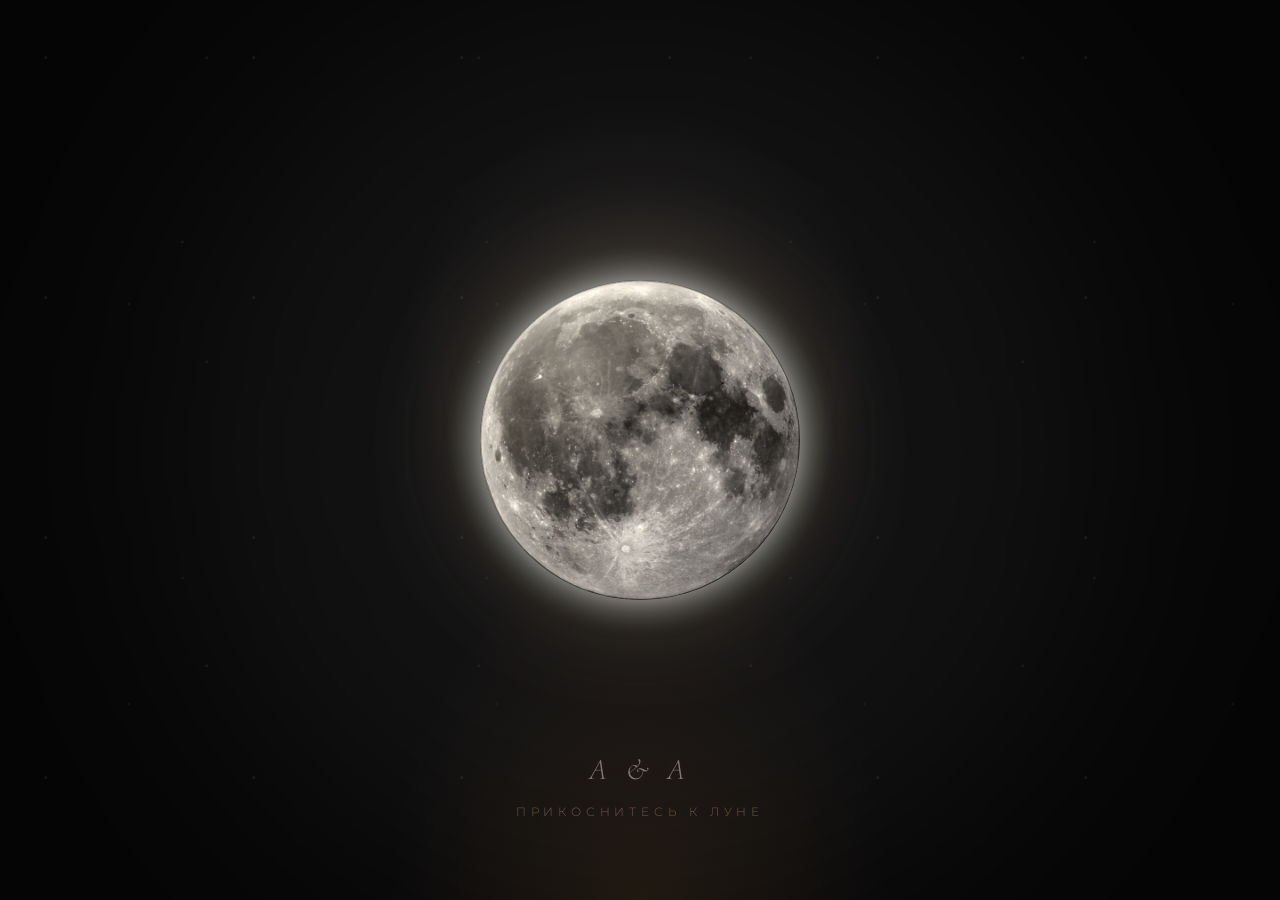
==== darker.html @ 58c2e745 "Remove gray mobile tree from hero" ====
<!doctype html>
<html lang="ru">
  <head>
    <meta charset="UTF-8" />
    <meta name="viewport" content="width=device-width, initial-scale=1.0" />
    <link rel="preconnect" href="https://fonts.googleapis.com">
    <link rel="preconnect" href="https://fonts.gstatic.com" crossorigin>
    <link href="https://fonts.googleapis.com/css2?family=Cormorant+Garamond:ital,wght@0,300;0,400;0,500;0,600;1,400&family=Montserrat:wght@300;400;500&display=swap" rel="stylesheet">
    <title>Свадебное Приглашение - Тёплый тёмный вариант</title>
    <script type="module" crossorigin src="./assets/index-Bhe3oX65.js"></script>
    <link rel="stylesheet" crossorigin href="./assets/index-Bv10ZbQF.css">
    <link rel="stylesheet" href="./assets/refined/refined.css?v=4cfba5b">
    <link rel="stylesheet" href="./assets/refined/darker.css">
  </head>
  <body>
    <div id="root"></div>
  </body>
</html>
---- assets/index-Bv10ZbQF.css ----
/*! tailwindcss v4.2.4 | MIT License | https://tailwindcss.com */@layer properties{@supports (((-webkit-hyphens:none)) and (not (margin-trim:inline))) or ((-moz-orient:inline) and (not (color:rgb(from red r g b)))){*,:before,:after,::backdrop{--tw-translate-x:0;--tw-translate-y:0;--tw-translate-z:0;--tw-rotate-x:initial;--tw-rotate-y:initial;--tw-rotate-z:initial;--tw-skew-x:initial;--tw-skew-y:initial;--tw-space-y-reverse:0;--tw-divide-x-reverse:0;--tw-border-style:solid;--tw-gradient-position:initial;--tw-gradient-from:#0000;--tw-gradient-via:#0000;--tw-gradient-to:#0000;--tw-gradient-stops:initial;--tw-gradient-via-stops:initial;--tw-gradient-from-position:0%;--tw-gradient-via-position:50%;--tw-gradient-to-position:100%;--tw-leading:initial;--tw-font-weight:initial;--tw-tracking:initial;--tw-shadow:0 0 #0000;--tw-shadow-color:initial;--tw-shadow-alpha:100%;--tw-inset-shadow:0 0 #0000;--tw-inset-shadow-color:initial;--tw-inset-shadow-alpha:100%;--tw-ring-color:initial;--tw-ring-shadow:0 0 #0000;--tw-inset-ring-color:initial;--tw-inset-ring-shadow:0 0 #0000;--tw-ring-inset:initial;--tw-ring-offset-width:0px;--tw-ring-offset-color:#fff;--tw-ring-offset-shadow:0 0 #0000;--tw-blur:initial;--tw-brightness:initial;--tw-contrast:initial;--tw-grayscale:initial;--tw-hue-rotate:initial;--tw-invert:initial;--tw-opacity:initial;--tw-saturate:initial;--tw-sepia:initial;--tw-drop-shadow:initial;--tw-drop-shadow-color:initial;--tw-drop-shadow-alpha:100%;--tw-drop-shadow-size:initial;--tw-duration:initial}}}@layer theme{:root,:host{--font-sans:"Montserrat", ui-sans-serif, system-ui, sans-serif;--font-serif:"Cormorant Garamond", ui-serif, serif;--font-mono:ui-monospace, SFMono-Regular, Menlo, Monaco, Consolas, "Liberation Mono", "Courier New", monospace;--color-white:#fff;--spacing:.25rem;--container-xs:20rem;--container-lg:32rem;--container-xl:36rem;--container-2xl:42rem;--text-xs:.75rem;--text-xs--line-height:calc(1 / .75);--text-sm:.875rem;--text-sm--line-height:calc(1.25 / .875);--text-base:1rem;--text-base--line-height: 1.5 ;--text-lg:1.125rem;--text-lg--line-height:calc(1.75 / 1.125);--text-xl:1.25rem;--text-xl--line-height:calc(1.75 / 1.25);--text-2xl:1.5rem;--text-2xl--line-height:calc(2 / 1.5);--text-3xl:1.875rem;--text-3xl--line-height: 1.2 ;--text-4xl:2.25rem;--text-4xl--line-height:calc(2.5 / 2.25);--text-5xl:3rem;--text-5xl--line-height:1;--font-weight-light:300;--tracking-wide:.025em;--tracking-wider:.05em;--tracking-widest:.1em;--leading-snug:1.375;--leading-relaxed:1.625;--blur-sm:8px;--blur-md:12px;--blur-lg:16px;--blur-3xl:64px;--default-transition-duration:.15s;--default-transition-timing-function:cubic-bezier(.4, 0, .2, 1);--default-font-family:var(--font-sans);--default-mono-font-family:var(--font-mono);--color-brand-gold:#8c6a36;--color-brand-blush:#f7f3ed;--color-brand-charcoal:#2a2a2a;--color-brand-night:#050508}}@layer base{*,:after,:before,::backdrop{box-sizing:border-box;border:0 solid;margin:0;padding:0}::file-selector-button{box-sizing:border-box;border:0 solid;margin:0;padding:0}html,:host{-webkit-text-size-adjust:100%;-moz-tab-size:4;tab-size:4;line-height:1.5;font-family:var(--default-font-family,ui-sans-serif, system-ui, sans-serif, "Apple Color Emoji", "Segoe UI Emoji", "Segoe UI Symbol", "Noto Color Emoji");font-feature-settings:var(--default-font-feature-settings,normal);font-variation-settings:var(--default-font-variation-settings,normal);-webkit-tap-highlight-color:transparent}hr{height:0;color:inherit;border-top-width:1px}abbr:where([title]){-webkit-text-decoration:underline dotted;text-decoration:underline dotted}h1,h2,h3,h4,h5,h6{font-size:inherit;font-weight:inherit}a{color:inherit;-webkit-text-decoration:inherit;text-decoration:inherit}b,strong{font-weight:bolder}code,kbd,samp,pre{font-family:var(--default-mono-font-family,ui-monospace, SFMono-Regular, Menlo, Monaco, Consolas, "Liberation Mono", "Courier New", monospace);font-feature-settings:var(--default-mono-font-feature-settings,normal);font-variation-settings:var(--default-mono-font-variation-settings,normal);font-size:1em}small{font-size:80%}sub,sup{vertical-align:baseline;font-size:75%;line-height:0;position:relative}sub{bottom:-.25em}sup{top:-.5em}table{text-indent:0;border-color:inherit;border-collapse:collapse}:-moz-focusring{outline:auto}progress{vertical-align:baseline}summary{display:list-item}ol,ul,menu{list-style:none}img,svg,video,canvas,audio,iframe,embed,object{vertical-align:middle;display:block}img,video{max-width:100%;height:auto}button,input,select,optgroup,textarea{font:inherit;font-feature-settings:inherit;font-variation-settings:inherit;letter-spacing:inherit;color:inherit;opacity:1;background-color:#0000;border-radius:0}::file-selector-button{font:inherit;font-feature-settings:inherit;font-variation-settings:inherit;letter-spacing:inherit;color:inherit;opacity:1;background-color:#0000;border-radius:0}:where(select:is([multiple],[size])) optgroup{font-weight:bolder}:where(select:is([multiple],[size])) optgroup option{padding-inline-start:20px}::file-selector-button{margin-inline-end:4px}::placeholder{opacity:1}@supports (not ((-webkit-appearance:-apple-pay-button))) or (contain-intrinsic-size:1px){::placeholder{color:currentColor}@supports (color:color-mix(in lab,red,red)){::placeholder{color:color-mix(in oklab,currentcolor 50%,transparent)}}}textarea{resize:vertical}::-webkit-search-decoration{-webkit-appearance:none}::-webkit-date-and-time-value{min-height:1lh;text-align:inherit}::-webkit-datetime-edit{display:inline-flex}::-webkit-datetime-edit-fields-wrapper{padding:0}::-webkit-datetime-edit{padding-block:0}::-webkit-datetime-edit-year-field{padding-block:0}::-webkit-datetime-edit-month-field{padding-block:0}::-webkit-datetime-edit-day-field{padding-block:0}::-webkit-datetime-edit-hour-field{padding-block:0}::-webkit-datetime-edit-minute-field{padding-block:0}::-webkit-datetime-edit-second-field{padding-block:0}::-webkit-datetime-edit-millisecond-field{padding-block:0}::-webkit-datetime-edit-meridiem-field{padding-block:0}::-webkit-calendar-picker-indicator{line-height:1}:-moz-ui-invalid{box-shadow:none}button,input:where([type=button],[type=reset],[type=submit]){-webkit-appearance:button;-moz-appearance:button;appearance:button}::file-selector-button{-webkit-appearance:button;-moz-appearance:button;appearance:button}::-webkit-inner-spin-button{height:auto}::-webkit-outer-spin-button{height:auto}[hidden]:where(:not([hidden=until-found])){display:none!important}}@layer components;@layer utilities{.pointer-events-none{pointer-events:none}.visible{visibility:visible}.absolute{position:absolute}.fixed{position:fixed}.relative{position:relative}.inset-0{inset:calc(var(--spacing) * 0)}.top-0{top:calc(var(--spacing) * 0)}.top-1\/2{top:50%}.right-0{right:calc(var(--spacing) * 0)}.right-\[-10\%\]{right:-10%}.right-\[-20\%\]{right:-20%}.right-\[40\%\]{right:40%}.bottom-0{bottom:calc(var(--spacing) * 0)}.bottom-20{bottom:calc(var(--spacing) * 20)}.left-0{left:calc(var(--spacing) * 0)}.left-1\/2{left:50%}.left-\[-10\%\]{left:-10%}.left-\[-20\%\]{left:-20%}.left-\[30\%\]{left:30%}.z-0{z-index:0}.z-10{z-index:10}.z-20{z-index:20}.z-40{z-index:40}.z-50{z-index:50}.mx-auto{margin-inline:auto}.my-1{margin-block:calc(var(--spacing) * 1)}.mt-4{margin-top:calc(var(--spacing) * 4)}.mt-5{margin-top:calc(var(--spacing) * 5)}.mt-6{margin-top:calc(var(--spacing) * 6)}.mt-10{margin-top:calc(var(--spacing) * 10)}.mb-2{margin-bottom:calc(var(--spacing) * 2)}.mb-3{margin-bottom:calc(var(--spacing) * 3)}.mb-4{margin-bottom:calc(var(--spacing) * 4)}.mb-10{margin-bottom:calc(var(--spacing) * 10)}.block{display:block}.flex{display:flex}.grid{display:grid}.hidden{display:none}.h-1\.5{height:calc(var(--spacing) * 1.5)}.h-9{height:calc(var(--spacing) * 9)}.h-24{height:calc(var(--spacing) * 24)}.h-48{height:calc(var(--spacing) * 48)}.h-64{height:calc(var(--spacing) * 64)}.h-\[30vh\]{height:30vh}.h-\[40vh\]{height:40vh}.h-\[50vh\]{height:50vh}.h-\[60vh\]{height:60vh}.h-\[800px\]{height:800px}.h-full{height:100%}.h-px{height:1px}.min-h-screen{min-height:100vh}.w-1\.5{width:calc(var(--spacing) * 1.5)}.w-6{width:calc(var(--spacing) * 6)}.w-9{width:calc(var(--spacing) * 9)}.w-10{width:calc(var(--spacing) * 10)}.w-20{width:calc(var(--spacing) * 20)}.w-24{width:calc(var(--spacing) * 24)}.w-64{width:calc(var(--spacing) * 64)}.w-\[220px\]{width:220px}.w-\[280px\]{width:280px}.w-\[800px\]{width:800px}.w-full{width:100%}.max-w-2xl{max-width:var(--container-2xl)}.max-w-lg{max-width:var(--container-lg)}.max-w-xl{max-width:var(--container-xl)}.max-w-xs{max-width:var(--container-xs)}.-translate-x-1\/2{--tw-translate-x: -50% ;translate:var(--tw-translate-x) var(--tw-translate-y)}.-translate-y-1\/2{--tw-translate-y: -50% ;translate:var(--tw-translate-x) var(--tw-translate-y)}.transform{transform:var(--tw-rotate-x,) var(--tw-rotate-y,) var(--tw-rotate-z,) var(--tw-skew-x,) var(--tw-skew-y,)}.cursor-pointer{cursor:pointer}.grid-cols-1{grid-template-columns:repeat(1,minmax(0,1fr))}.grid-cols-2{grid-template-columns:repeat(2,minmax(0,1fr))}.grid-cols-3{grid-template-columns:repeat(3,minmax(0,1fr))}.flex-col{flex-direction:column}.items-center{align-items:center}.justify-center{justify-content:center}.gap-2{gap:calc(var(--spacing) * 2)}.gap-3{gap:calc(var(--spacing) * 3)}.gap-4{gap:calc(var(--spacing) * 4)}.gap-6{gap:calc(var(--spacing) * 6)}:where(.space-y-5>:not(:last-child)){--tw-space-y-reverse:0;margin-block-start:calc(calc(var(--spacing) * 5) * var(--tw-space-y-reverse));margin-block-end:calc(calc(var(--spacing) * 5) * calc(1 - var(--tw-space-y-reverse)))}:where(.space-y-8>:not(:last-child)){--tw-space-y-reverse:0;margin-block-start:calc(calc(var(--spacing) * 8) * var(--tw-space-y-reverse));margin-block-end:calc(calc(var(--spacing) * 8) * calc(1 - var(--tw-space-y-reverse)))}:where(.divide-x>:not(:last-child)){--tw-divide-x-reverse:0;border-inline-style:var(--tw-border-style);border-inline-start-width:calc(1px * var(--tw-divide-x-reverse));border-inline-end-width:calc(1px * calc(1 - var(--tw-divide-x-reverse)))}:where(.divide-\[\#b8863a\]\/18>:not(:last-child)){border-color:#b8863a2e}.overflow-hidden{overflow:hidden}.rounded-full{border-radius:3.40282e38px}.border{border-style:var(--tw-border-style);border-width:1px}.border-b{border-bottom-style:var(--tw-border-style);border-bottom-width:1px}.border-\[\#2a2018\]\/15{border-color:#2a201826}.border-\[\#2a2018\]\/20{border-color:#2a201833}.border-\[\#b8863a\]\/18{border-color:#b8863a2e}.border-brand-gold{border-color:var(--color-brand-gold)}.bg-\[\#0a0a0f\]{background-color:#0a0a0f}.bg-\[\#111\]{background-color:#111}.bg-\[\#050508\]{background-color:#050508}.bg-\[\#b8863a\]\/50{background-color:#b8863a80}.bg-\[\#b8863a\]\/70{background-color:#b8863ab3}.bg-\[\#e8e6e1\]{background-color:#e8e6e1}.bg-brand-gold{background-color:var(--color-brand-gold)}.bg-brand-gold\/20{background-color:#8c6a3633}@supports (color:color-mix(in lab,red,red)){.bg-brand-gold\/20{background-color:color-mix(in oklab,var(--color-brand-gold) 20%,transparent)}}.bg-brand-gold\/60{background-color:#8c6a3699}@supports (color:color-mix(in lab,red,red)){.bg-brand-gold\/60{background-color:color-mix(in oklab,var(--color-brand-gold) 60%,transparent)}}.bg-brand-night{background-color:var(--color-brand-night)}.bg-transparent{background-color:#0000}.bg-white\/5{background-color:#ffffff0d}@supports (color:color-mix(in lab,red,red)){.bg-white\/5{background-color:color-mix(in oklab,var(--color-white) 5%,transparent)}}.bg-gradient-to-br{--tw-gradient-position:to bottom right in oklab;background-image:linear-gradient(var(--tw-gradient-stops))}.bg-gradient-to-t{--tw-gradient-position:to top in oklab;background-image:linear-gradient(var(--tw-gradient-stops))}.bg-\[radial-gradient\(ellipse_at_center\,rgba\(25\,30\,45\,0\.4\)_0\%\,rgba\(5\,5\,8\,1\)_80\%\)\]{background-image:radial-gradient(#191e2d66,#050508 80%)}.bg-\[radial-gradient\(ellipse_at_center\,transparent_30\%\,rgba\(179\,139\,77\,0\.1\)_100\%\)\]{background-image:radial-gradient(#0000 30%,#b38b4d1a)}.from-\[\#ffd1dc\]{--tw-gradient-from:#ffd1dc;--tw-gradient-stops:var(--tw-gradient-via-stops,var(--tw-gradient-position), var(--tw-gradient-from) var(--tw-gradient-from-position), var(--tw-gradient-to) var(--tw-gradient-to-position))}.from-brand-gold\/10{--tw-gradient-from:#8c6a361a}@supports (color:color-mix(in lab,red,red)){.from-brand-gold\/10{--tw-gradient-from:color-mix(in oklab, var(--color-brand-gold) 10%, transparent)}}.from-brand-gold\/10{--tw-gradient-stops:var(--tw-gradient-via-stops,var(--tw-gradient-position), var(--tw-gradient-from) var(--tw-gradient-from-position), var(--tw-gradient-to) var(--tw-gradient-to-position))}.via-brand-gold\/5{--tw-gradient-via:#8c6a360d}@supports (color:color-mix(in lab,red,red)){.via-brand-gold\/5{--tw-gradient-via:color-mix(in oklab, var(--color-brand-gold) 5%, transparent)}}.via-brand-gold\/5{--tw-gradient-via-stops:var(--tw-gradient-position), var(--tw-gradient-from) var(--tw-gradient-from-position), var(--tw-gradient-via) var(--tw-gradient-via-position), var(--tw-gradient-to) var(--tw-gradient-to-position);--tw-gradient-stops:var(--tw-gradient-via-stops)}.to-\[\#ffb6c1\]{--tw-gradient-to:#ffb6c1;--tw-gradient-stops:var(--tw-gradient-via-stops,var(--tw-gradient-position), var(--tw-gradient-from) var(--tw-gradient-from-position), var(--tw-gradient-to) var(--tw-gradient-to-position))}.to-transparent{--tw-gradient-to:transparent;--tw-gradient-stops:var(--tw-gradient-via-stops,var(--tw-gradient-position), var(--tw-gradient-from) var(--tw-gradient-from-position), var(--tw-gradient-to) var(--tw-gradient-to-position))}.px-3{padding-inline:calc(var(--spacing) * 3)}.px-4{padding-inline:calc(var(--spacing) * 4)}.px-6{padding-inline:calc(var(--spacing) * 6)}.px-8{padding-inline:calc(var(--spacing) * 8)}.py-2{padding-block:calc(var(--spacing) * 2)}.py-3{padding-block:calc(var(--spacing) * 3)}.py-4{padding-block:calc(var(--spacing) * 4)}.py-8{padding-block:calc(var(--spacing) * 8)}.py-10{padding-block:calc(var(--spacing) * 10)}.py-16{padding-block:calc(var(--spacing) * 16)}.py-20{padding-block:calc(var(--spacing) * 20)}.py-24{padding-block:calc(var(--spacing) * 24)}.pt-2{padding-top:calc(var(--spacing) * 2)}.pt-4{padding-top:calc(var(--spacing) * 4)}.pt-24{padding-top:calc(var(--spacing) * 24)}.pb-32{padding-bottom:calc(var(--spacing) * 32)}.text-center{text-align:center}.font-sans{font-family:var(--font-sans)}.font-serif{font-family:var(--font-serif)}.text-2xl{font-size:var(--text-2xl);line-height:var(--tw-leading,var(--text-2xl--line-height))}.text-3xl{font-size:var(--text-3xl);line-height:var(--tw-leading,var(--text-3xl--line-height))}.text-4xl{font-size:var(--text-4xl);line-height:var(--tw-leading,var(--text-4xl--line-height))}.text-base{font-size:var(--text-base);line-height:var(--tw-leading,var(--text-base--line-height))}.text-lg{font-size:var(--text-lg);line-height:var(--tw-leading,var(--text-lg--line-height))}.text-sm{font-size:var(--text-sm);line-height:var(--tw-leading,var(--text-sm--line-height))}.text-xl{font-size:var(--text-xl);line-height:var(--tw-leading,var(--text-xl--line-height))}.text-\[8px\]{font-size:8px}.text-\[9px\]{font-size:9px}.text-\[10px\]{font-size:10px}.text-\[11px\]{font-size:11px}.leading-none{--tw-leading:1;line-height:1}.leading-relaxed{--tw-leading:var(--leading-relaxed);line-height:var(--leading-relaxed)}.leading-snug{--tw-leading:var(--leading-snug);line-height:var(--leading-snug)}.font-light{--tw-font-weight:var(--font-weight-light);font-weight:var(--font-weight-light)}.tracking-\[0\.2em\]{--tw-tracking:.2em;letter-spacing:.2em}.tracking-\[0\.3em\]{--tw-tracking:.3em;letter-spacing:.3em}.tracking-\[0\.4em\]{--tw-tracking:.4em;letter-spacing:.4em}.tracking-\[0\.15em\]{--tw-tracking:.15em;letter-spacing:.15em}.tracking-\[0\.25em\]{--tw-tracking:.25em;letter-spacing:.25em}.tracking-\[0\.28em\]{--tw-tracking:.28em;letter-spacing:.28em}.tracking-\[0\.32em\]{--tw-tracking:.32em;letter-spacing:.32em}.tracking-\[0\.35em\]{--tw-tracking:.35em;letter-spacing:.35em}.tracking-\[0\.38em\]{--tw-tracking:.38em;letter-spacing:.38em}.tracking-\[0\.45em\]{--tw-tracking:.45em;letter-spacing:.45em}.tracking-wide{--tw-tracking:var(--tracking-wide);letter-spacing:var(--tracking-wide)}.tracking-wider{--tw-tracking:var(--tracking-wider);letter-spacing:var(--tracking-wider)}.tracking-widest{--tw-tracking:var(--tracking-widest);letter-spacing:var(--tracking-widest)}.whitespace-pre-line{white-space:pre-line}.text-\[\#2a1c10\]{color:#2a1c10}.text-\[\#2a1c10\]\/40{color:#2a1c1066}.text-\[\#2a1c10\]\/50{color:#2a1c1080}.text-\[\#2a1c10\]\/75{color:#2a1c10bf}.text-\[\#2a2018\]{color:#2a2018}.text-\[\#2a2018\]\/60{color:#2a201899}.text-\[\#3a2e24\]\/40{color:#3a2e2466}.text-\[\#3a2e24\]\/60{color:#3a2e2499}.text-\[\#5a4520\]\/65{color:#5a4520a6}.text-\[\#8a6a3a\]{color:#8a6a3a}.text-\[\#18100a\]{color:#18100a}.text-\[\#b8863a\]{color:#b8863a}.text-\[\#b8863a\]\/55{color:#b8863a8c}.text-brand-gold{color:var(--color-brand-gold)}.text-brand-gold\/60{color:#8c6a3699}@supports (color:color-mix(in lab,red,red)){.text-brand-gold\/60{color:color-mix(in oklab,var(--color-brand-gold) 60%,transparent)}}.text-white{color:var(--color-white)}.text-white\/90{color:#ffffffe6}@supports (color:color-mix(in lab,red,red)){.text-white\/90{color:color-mix(in oklab,var(--color-white) 90%,transparent)}}.uppercase{text-transform:uppercase}.italic{font-style:italic}.not-italic{font-style:normal}.placeholder-\[\#2a2018\]\/30::placeholder{color:#2a20184d}.opacity-20{opacity:.2}.opacity-35{opacity:.35}.opacity-40{opacity:.4}.opacity-50{opacity:.5}.opacity-60{opacity:.6}.opacity-\[0\.04\]{opacity:.04}.opacity-\[0\.15\]{opacity:.15}.mix-blend-multiply{mix-blend-mode:multiply}.mix-blend-overlay{mix-blend-mode:overlay}.mix-blend-screen{mix-blend-mode:screen}.shadow{--tw-shadow:0 1px 3px 0 var(--tw-shadow-color,#0000001a), 0 1px 2px -1px var(--tw-shadow-color,#0000001a);box-shadow:var(--tw-inset-shadow),var(--tw-inset-ring-shadow),var(--tw-ring-offset-shadow),var(--tw-ring-shadow),var(--tw-shadow)}.shadow-\[0_0_10px_rgba\(255\,182\,193\,0\.3\)\]{--tw-shadow:0 0 10px var(--tw-shadow-color,#ffb6c14d);box-shadow:var(--tw-inset-shadow),var(--tw-inset-ring-shadow),var(--tw-ring-offset-shadow),var(--tw-ring-shadow),var(--tw-shadow)}.shadow-\[0_0_80px_20px_rgba\(255\,255\,255\,0\.1\)\]{--tw-shadow:0 0 80px 20px var(--tw-shadow-color,#ffffff1a);box-shadow:var(--tw-inset-shadow),var(--tw-inset-ring-shadow),var(--tw-ring-offset-shadow),var(--tw-ring-shadow),var(--tw-shadow)}.shadow-\[inset_-30px_-30px_70px_rgba\(0\,0\,0\,0\.8\)\]{--tw-shadow:inset -30px -30px 70px var(--tw-shadow-color,#000c);box-shadow:var(--tw-inset-shadow),var(--tw-inset-ring-shadow),var(--tw-ring-offset-shadow),var(--tw-ring-shadow),var(--tw-shadow)}.shadow-\[inset_15px_15px_40px_rgba\(255\,255\,255\,1\)\]{--tw-shadow:inset 15px 15px 40px var(--tw-shadow-color,#fff);box-shadow:var(--tw-inset-shadow),var(--tw-inset-ring-shadow),var(--tw-ring-offset-shadow),var(--tw-ring-shadow),var(--tw-shadow)}.blur{--tw-blur:blur(8px);filter:var(--tw-blur,) var(--tw-brightness,) var(--tw-contrast,) var(--tw-grayscale,) var(--tw-hue-rotate,) var(--tw-invert,) var(--tw-saturate,) var(--tw-sepia,) var(--tw-drop-shadow,)}.blur-3xl{--tw-blur:blur(var(--blur-3xl));filter:var(--tw-blur,) var(--tw-brightness,) var(--tw-contrast,) var(--tw-grayscale,) var(--tw-hue-rotate,) var(--tw-invert,) var(--tw-saturate,) var(--tw-sepia,) var(--tw-drop-shadow,)}.blur-\[2px\]{--tw-blur:blur(2px);filter:var(--tw-blur,) var(--tw-brightness,) var(--tw-contrast,) var(--tw-grayscale,) var(--tw-hue-rotate,) var(--tw-invert,) var(--tw-saturate,) var(--tw-sepia,) var(--tw-drop-shadow,)}.blur-\[60px\]{--tw-blur:blur(60px);filter:var(--tw-blur,) var(--tw-brightness,) var(--tw-contrast,) var(--tw-grayscale,) var(--tw-hue-rotate,) var(--tw-invert,) var(--tw-saturate,) var(--tw-sepia,) var(--tw-drop-shadow,)}.blur-\[100px\]{--tw-blur:blur(100px);filter:var(--tw-blur,) var(--tw-brightness,) var(--tw-contrast,) var(--tw-grayscale,) var(--tw-hue-rotate,) var(--tw-invert,) var(--tw-saturate,) var(--tw-sepia,) var(--tw-drop-shadow,)}.blur-lg{--tw-blur:blur(var(--blur-lg));filter:var(--tw-blur,) var(--tw-brightness,) var(--tw-contrast,) var(--tw-grayscale,) var(--tw-hue-rotate,) var(--tw-invert,) var(--tw-saturate,) var(--tw-sepia,) var(--tw-drop-shadow,)}.blur-md{--tw-blur:blur(var(--blur-md));filter:var(--tw-blur,) var(--tw-brightness,) var(--tw-contrast,) var(--tw-grayscale,) var(--tw-hue-rotate,) var(--tw-invert,) var(--tw-saturate,) var(--tw-sepia,) var(--tw-drop-shadow,)}.blur-sm{--tw-blur:blur(var(--blur-sm));filter:var(--tw-blur,) var(--tw-brightness,) var(--tw-contrast,) var(--tw-grayscale,) var(--tw-hue-rotate,) var(--tw-invert,) var(--tw-saturate,) var(--tw-sepia,) var(--tw-drop-shadow,)}.filter{filter:var(--tw-blur,) var(--tw-brightness,) var(--tw-contrast,) var(--tw-grayscale,) var(--tw-hue-rotate,) var(--tw-invert,) var(--tw-saturate,) var(--tw-sepia,) var(--tw-drop-shadow,)}.transition{transition-property:color,background-color,border-color,outline-color,text-decoration-color,fill,stroke,--tw-gradient-from,--tw-gradient-via,--tw-gradient-to,opacity,box-shadow,transform,translate,scale,rotate,filter,-webkit-backdrop-filter,backdrop-filter,display,content-visibility,overlay,pointer-events;transition-timing-function:var(--tw-ease,var(--default-transition-timing-function));transition-duration:var(--tw-duration,var(--default-transition-duration))}.transition-all{transition-property:all;transition-timing-function:var(--tw-ease,var(--default-transition-timing-function));transition-duration:var(--tw-duration,var(--default-transition-duration))}.transition-colors{transition-property:color,background-color,border-color,outline-color,text-decoration-color,fill,stroke,--tw-gradient-from,--tw-gradient-via,--tw-gradient-to;transition-timing-function:var(--tw-ease,var(--default-transition-timing-function));transition-duration:var(--tw-duration,var(--default-transition-duration))}.duration-200{--tw-duration:.2s;transition-duration:.2s}.duration-300{--tw-duration:.3s;transition-duration:.3s}.outline-none{--tw-outline-style:none;outline-style:none}.select-none{-webkit-user-select:none;user-select:none}@media(hover:hover){.hover\:border-brand-gold:hover{border-color:var(--color-brand-gold)}.hover\:border-brand-gold\/60:hover{border-color:#8c6a3699}@supports (color:color-mix(in lab,red,red)){.hover\:border-brand-gold\/60:hover{border-color:color-mix(in oklab,var(--color-brand-gold) 60%,transparent)}}.hover\:bg-\[\#a07840\]:hover{background-color:#a07840}.hover\:text-brand-gold:hover{color:var(--color-brand-gold)}}.focus\:border-brand-gold:focus{border-color:var(--color-brand-gold)}.disabled\:cursor-not-allowed:disabled{cursor:not-allowed}.disabled\:opacity-40:disabled{opacity:.4}@media(min-width:40rem){.sm\:grid-cols-2{grid-template-columns:repeat(2,minmax(0,1fr))}}@media(min-width:48rem){.md\:h-80{height:calc(var(--spacing) * 80)}.md\:w-36{width:calc(var(--spacing) * 36)}.md\:w-40{width:calc(var(--spacing) * 40)}.md\:w-80{width:calc(var(--spacing) * 80)}.md\:w-\[360px\]{width:360px}.md\:w-\[420px\]{width:420px}.md\:py-20{padding-block:calc(var(--spacing) * 20)}.md\:py-28{padding-block:calc(var(--spacing) * 28)}.md\:py-32{padding-block:calc(var(--spacing) * 32)}.md\:text-2xl{font-size:var(--text-2xl);line-height:var(--tw-leading,var(--text-2xl--line-height))}.md\:text-3xl{font-size:var(--text-3xl);line-height:var(--tw-leading,var(--text-3xl--line-height))}.md\:text-5xl{font-size:var(--text-5xl);line-height:var(--tw-leading,var(--text-5xl--line-height))}.md\:text-lg{font-size:var(--text-lg);line-height:var(--tw-leading,var(--text-lg--line-height))}.md\:text-xl{font-size:var(--text-xl);line-height:var(--tw-leading,var(--text-xl--line-height))}.md\:text-xs{font-size:var(--text-xs);line-height:var(--tw-leading,var(--text-xs--line-height))}.md\:text-\[9px\]{font-size:9px}}.text-balance{text-wrap:balance}}body{font-family:var(--font-sans);color:var(--color-brand-charcoal);-webkit-font-smoothing:antialiased;-moz-osx-font-smoothing:grayscale;overflow-x:hidden}body ::selection{background-color:var(--color-brand-gold)}body::selection{background-color:var(--color-brand-gold)}body ::selection{color:var(--color-brand-blush)}body::selection{color:var(--color-brand-blush)}body{background-color:#f9f3ec}::-webkit-scrollbar{width:4px}::-webkit-scrollbar-track{background:0 0}::-webkit-scrollbar-thumb{background-color:#8c6a3633;border-radius:3.40282e38px}@supports (color:color-mix(in lab,red,red)){::-webkit-scrollbar-thumb{background-color:color-mix(in oklab,var(--color-brand-gold) 20%,transparent)}}::-webkit-scrollbar-thumb:hover{background-color:#8c6a3666}@supports (color:color-mix(in lab,red,red)){::-webkit-scrollbar-thumb:hover{background-color:color-mix(in oklab,var(--color-brand-gold) 40%,transparent)}}@property --tw-translate-x{syntax:"*";inherits:false;initial-value:0}@property --tw-translate-y{syntax:"*";inherits:false;initial-value:0}@property --tw-translate-z{syntax:"*";inherits:false;initial-value:0}@property --tw-rotate-x{syntax:"*";inherits:false}@property --tw-rotate-y{syntax:"*";inherits:false}@property --tw-rotate-z{syntax:"*";inherits:false}@property --tw-skew-x{syntax:"*";inherits:false}@property --tw-skew-y{syntax:"*";inherits:false}@property --tw-space-y-reverse{syntax:"*";inherits:false;initial-value:0}@property --tw-divide-x-reverse{syntax:"*";inherits:false;initial-value:0}@property --tw-border-style{syntax:"*";inherits:false;initial-value:solid}@property --tw-gradient-position{syntax:"*";inherits:false}@property --tw-gradient-from{syntax:"<color>";inherits:false;initial-value:#0000}@property --tw-gradient-via{syntax:"<color>";inherits:false;initial-value:#0000}@property --tw-gradient-to{syntax:"<color>";inherits:false;initial-value:#0000}@property --tw-gradient-stops{syntax:"*";inherits:false}@property --tw-gradient-via-stops{syntax:"*";inherits:false}@property --tw-gradient-from-position{syntax:"<length-percentage>";inherits:false;initial-value:0%}@property --tw-gradient-via-position{syntax:"<length-percentage>";inherits:false;initial-value:50%}@property --tw-gradient-to-position{syntax:"<length-percentage>";inherits:false;initial-value:100%}@property --tw-leading{syntax:"*";inherits:false}@property --tw-font-weight{syntax:"*";inherits:false}@property --tw-tracking{syntax:"*";inherits:false}@property --tw-shadow{syntax:"*";inherits:false;initial-value:0 0 #0000}@property --tw-shadow-color{syntax:"*";inherits:false}@property --tw-shadow-alpha{syntax:"<percentage>";inherits:false;initial-value:100%}@property --tw-inset-shadow{syntax:"*";inherits:false;initial-value:0 0 #0000}@property --tw-inset-shadow-color{syntax:"*";inherits:false}@property --tw-inset-shadow-alpha{syntax:"<percentage>";inherits:false;initial-value:100%}@property --tw-ring-color{syntax:"*";inherits:false}@property --tw-ring-shadow{syntax:"*";inherits:false;initial-value:0 0 #0000}@property --tw-inset-ring-color{syntax:"*";inherits:false}@property --tw-inset-ring-shadow{syntax:"*";inherits:false;initial-value:0 0 #0000}@property --tw-ring-inset{syntax:"*";inherits:false}@property --tw-ring-offset-width{syntax:"<length>";inherits:false;initial-value:0}@property --tw-ring-offset-color{syntax:"*";inherits:false;initial-value:#fff}@property --tw-ring-offset-shadow{syntax:"*";inherits:false;initial-value:0 0 #0000}@property --tw-blur{syntax:"*";inherits:false}@property --tw-brightness{syntax:"*";inherits:false}@property --tw-contrast{syntax:"*";inherits:false}@property --tw-grayscale{syntax:"*";inherits:false}@property --tw-hue-rotate{syntax:"*";inherits:false}@property --tw-invert{syntax:"*";inherits:false}@property --tw-opacity{syntax:"*";inherits:false}@property --tw-saturate{syntax:"*";inherits:false}@property --tw-sepia{syntax:"*";inherits:false}@property --tw-drop-shadow{syntax:"*";inherits:false}@property --tw-drop-shadow-color{syntax:"*";inherits:false}@property --tw-drop-shadow-alpha{syntax:"<percentage>";inherits:false;initial-value:100%}@property --tw-drop-shadow-size{syntax:"*";inherits:false}@property --tw-duration{syntax:"*";inherits:false}
---- assets/refined/refined.css ----
html {
  background: #fff5e8;
}

body {
  background:
    radial-gradient(ellipse 42% 100% at 0% 50%, rgba(34, 19, 8, 0.18) 0%, transparent 100%),
    radial-gradient(ellipse 42% 100% at 100% 50%, rgba(34, 19, 8, 0.18) 0%, transparent 100%),
    linear-gradient(180deg, #fff7ee 0%, #fff5e8 100%);
  background-attachment: fixed !important;
  background-color: #fff5e8 !important;
}

#root .relative.z-10.w-full.min-h-screen.pt-24.pb-32 {
  padding-top: 0 !important;
  padding-bottom: 0 !important;
}

#root > .pointer-events-none.fixed.inset-0.z-0 {
  display: none !important;
}

/* ── MOON OVERLAY — preserved exactly, only container gets floor uplight ── */

#root .fixed.inset-0.z-50 {
  background:
    radial-gradient(ellipse at 50% 100%, rgba(180, 110, 40, 0.12) 0%, transparent 28%),
    radial-gradient(circle at 50% 38%, rgba(255, 229, 202, 0.1) 0%, transparent 28%),
    #050506 !important;
}

#root .fixed.inset-0.z-50 > .absolute.inset-0 {
  background: transparent !important;
}

#root .fixed.inset-0.z-50 > .absolute.bottom-0 {
  display: none !important;
}

#root .fixed.inset-0.z-50::before,
#root .fixed.inset-0.z-50::after {
  content: "";
  position: absolute;
  pointer-events: none;
}

#root .fixed.inset-0.z-50::before {
  inset: 0;
  background:
    radial-gradient(circle at 22% 24%, rgba(255, 255, 255, 0.32) 0 1px, transparent 2px),
    radial-gradient(circle at 76% 19%, rgba(255, 255, 255, 0.26) 0 1px, transparent 2px),
    radial-gradient(circle at 60% 72%, rgba(255, 246, 232, 0.22) 0 1px, transparent 2px),
    radial-gradient(circle at 35% 76%, rgba(255, 246, 232, 0.2) 0 1px, transparent 2px);
  background-size: 13rem 15rem, 17rem 19rem, 19rem 21rem, 23rem 25rem;
  opacity: 0.22;
}

#root .fixed.inset-0.z-50::after {
  display: none;
}

#root .fixed.inset-0.z-50 .relative.group > .relative {
  background:
    radial-gradient(circle at 32% 27%, rgba(255, 255, 248, 0.22), transparent 17%),
    linear-gradient(135deg, rgba(255, 242, 214, 0.34), rgba(219, 183, 144, 0.08) 52%, rgba(37, 28, 26, 0.3)),
    url("moon-nearside-cutout.png") center / cover no-repeat !important;
  filter: sepia(0.18) saturate(0.9) brightness(1.2) contrast(0.98);
  box-shadow:
    0 0 34px rgba(255, 231, 199, 0.72),
    0 0 116px rgba(255, 180, 175, 0.24),
    inset -22px -24px 46px rgba(0, 0, 0, 0.24),
    inset 10px 10px 26px rgba(255, 255, 255, 0.34) !important;
}

#root .fixed.inset-0.z-50 .relative.group > .relative > div {
  opacity: 0 !important;
}

#root .fixed.inset-0.z-50 .relative.group::after {
  display: none;
}

#root .fixed.inset-0.z-50 .absolute.bottom-20.text-center p:first-child {
  color: rgba(255, 242, 229, 0.88) !important;
  text-shadow: 0 0 18px rgba(255, 205, 188, 0.28);
}

#root .fixed.inset-0.z-50 .absolute.bottom-20.text-center p:last-child {
  color: rgba(226, 169, 139, 0.84) !important;
  text-shadow: 0 0 16px rgba(255, 196, 175, 0.22);
}

/* ── PAGE WRAPPER — единый фон на весь сайт ── */

#root .relative.w-full.flex.flex-col.items-center {
  position: relative;
  isolation: isolate;
  overflow: hidden;
  background:
    radial-gradient(ellipse 82% 22% at 50% 0%, rgba(222, 174, 105, 0.2), transparent 70%),
    radial-gradient(ellipse 74% 24% at 50% 100%, rgba(214, 159, 88, 0.14), transparent 72%),
    linear-gradient(180deg, #fff7ee 0%, #fff5e8 42%, #fff7ee 100%) !important;
}

#root .relative.w-full.flex.flex-col.items-center::before {
  content: "";
  position: absolute;
  inset: 0;
  z-index: 0;
  pointer-events: none;
  background:
    repeating-linear-gradient(90deg,
      transparent 0px, transparent 9px,
      rgba(255, 244, 218, 0.026) 9px, rgba(255, 244, 218, 0.026) 10px),
    repeating-linear-gradient(90deg,
      transparent 0px, transparent 13px,
      rgba(210, 154, 82, 0.018) 13px, rgba(210, 154, 82, 0.018) 14px);
  opacity: 0.72;
}

#root .relative.w-full.flex.flex-col.items-center::after {
  content: "";
  position: absolute;
  inset: 0;
  z-index: 0;
  pointer-events: none;
  background-image:
    url("floral-glow-left.webp"),
    url("floral-glow-right.webp"),
    url("candles-glow.webp"),
    url("floral-glow-left.webp"),
    url("candles-glow.webp");
  background-repeat: no-repeat;
  background-size:
    min(35vw, 31rem) auto,
    min(33vw, 29rem) auto,
    min(18vw, 13rem) auto,
    min(28vw, 25rem) auto,
    min(16vw, 12rem) auto;
  background-position:
    left -12rem top 48rem,
    right -11rem top 50rem,
    left 6vw top 64rem,
    left -11rem bottom 24rem,
    right 7vw bottom 7rem;
  opacity: 0.7;
  filter: none;
  mix-blend-mode: normal;
}

#root .relative.w-full.flex.flex-col.items-center > section {
  position: relative;
  z-index: 1;
  border: none !important;
  background: transparent !important;
  box-shadow: none !important;
}

/* Убираем разделительные полосы (border-y на внутренних div секций) */
#root .relative.w-full.flex.flex-col.items-center .border-y {
  border-top: none !important;
  border-bottom: none !important;
}

#root .relative.w-full.flex.flex-col.items-center > section .border-t {
  border-top: none !important;
}

#root .relative.w-full.flex.flex-col.items-center > section .border-b {
  border-bottom: none !important;
}

#root .relative.w-full.flex.flex-col.items-center > section > svg.absolute,
#root .relative.w-full.flex.flex-col.items-center > section > svg[class*="absolute"] {
  display: none !important;
}

#root .relative.w-full.flex.flex-col.items-center > section:nth-of-type(1) > .absolute.bottom-0.left-0.right-0.h-48 {
  display: none !important;
}

/* ── HERO SECTION — crystal chandeliers + candles поверх прозрачного фона ── */

#root .relative.w-full.flex.flex-col.items-center > section:nth-of-type(1) {
  min-height: clamp(620px, 100svh, 860px) !important;
  background:
    repeating-linear-gradient(90deg,
      transparent 0px, transparent 9px,
      rgba(255, 248, 220, 0.07) 9px, rgba(255, 248, 220, 0.07) 10px),
    repeating-linear-gradient(90deg,
      transparent 0px, transparent 13px,
      rgba(255, 240, 200, 0.05) 13px, rgba(255, 240, 200, 0.05) 14px),
    repeating-linear-gradient(180deg,
      transparent 0px, transparent 22px,
      rgba(255, 248, 220, 0.03) 22px, rgba(255, 248, 220, 0.03) 24px),
    radial-gradient(ellipse 5px 9px at 10% 93%, rgba(255, 190, 100, 0.28) 0%, transparent 100%),
    radial-gradient(ellipse 5px 9px at 18% 93%, rgba(255, 185, 95, 0.25) 0%, transparent 100%),
    radial-gradient(ellipse 5px 9px at 26% 93%, rgba(255, 190, 100, 0.28) 0%, transparent 100%),
    radial-gradient(ellipse 5px 9px at 34% 93%, rgba(255, 185, 95, 0.24) 0%, transparent 100%),
    radial-gradient(ellipse 5px 9px at 42% 93%, rgba(255, 190, 100, 0.28) 0%, transparent 100%),
    radial-gradient(ellipse 5px 9px at 50% 93%, rgba(255, 185, 95, 0.25) 0%, transparent 100%),
    radial-gradient(ellipse 5px 9px at 58% 93%, rgba(255, 190, 100, 0.28) 0%, transparent 100%),
    radial-gradient(ellipse 5px 9px at 66% 93%, rgba(255, 185, 95, 0.24) 0%, transparent 100%),
    radial-gradient(ellipse 5px 9px at 74% 93%, rgba(255, 190, 100, 0.28) 0%, transparent 100%),
    radial-gradient(ellipse 5px 9px at 82% 93%, rgba(255, 185, 95, 0.25) 0%, transparent 100%),
    radial-gradient(ellipse 5px 9px at 90% 93%, rgba(255, 190, 100, 0.27) 0%, transparent 100%),
    radial-gradient(ellipse 20px 36px at 10% 95%, rgba(200, 130, 40, 0.14) 0%, transparent 100%),
    radial-gradient(ellipse 20px 36px at 26% 95%, rgba(200, 130, 40, 0.14) 0%, transparent 100%),
    radial-gradient(ellipse 20px 36px at 42% 95%, rgba(200, 130, 40, 0.14) 0%, transparent 100%),
    radial-gradient(ellipse 20px 36px at 58% 95%, rgba(200, 130, 40, 0.14) 0%, transparent 100%),
    radial-gradient(ellipse 20px 36px at 74% 95%, rgba(200, 130, 40, 0.14) 0%, transparent 100%),
    radial-gradient(ellipse 20px 36px at 90% 95%, rgba(200, 130, 40, 0.14) 0%, transparent 100%),
    radial-gradient(ellipse 26% 20% at 50% 100%, rgba(255, 252, 236, 0.12) 0%, transparent 100%),
    radial-gradient(ellipse 22% 35% at 8% 85%, rgba(200, 140, 60, 0.12) 0%, transparent 100%),
    radial-gradient(ellipse 22% 35% at 92% 85%, rgba(200, 140, 60, 0.12) 0%, transparent 100%)
    !important;
  background-size:
    10px 100%, 14px 100%, 100% 24px,
    auto, auto, auto, auto, auto, auto, auto, auto, auto, auto, auto,
    auto, auto, auto, auto, auto, auto,
    auto, auto, auto;
}

#root .relative.w-full.flex.flex-col.items-center > section:nth-of-type(1)::before,
#root .relative.w-full.flex.flex-col.items-center > section:nth-of-type(1)::after,
#root .relative.w-full.flex.flex-col.items-center > section:nth-of-type(2)::before,
#root .relative.w-full.flex.flex-col.items-center > section:nth-of-type(4)::before,
#root .relative.w-full.flex.flex-col.items-center > section:nth-of-type(4)::after {
  content: "";
  position: absolute;
  pointer-events: none;
}

#root .relative.w-full.flex.flex-col.items-center > section:nth-of-type(1)::before {
  display: none !important;
}

#root .relative.w-full.flex.flex-col.items-center > section:nth-of-type(1)::after {
  display: none !important;
}

#root .relative.w-full.flex.flex-col.items-center > section:nth-of-type(1) h1 {
  text-shadow:
    0 8px 24px rgba(91, 58, 38, 0.10),
    0 0 40px rgba(220, 170, 80, 0.15);
}

/* ── SECTION 2 — date/details ── */

#root .relative.w-full.flex.flex-col.items-center > section:nth-of-type(2) {
  position: relative;
}

#root .relative.w-full.flex.flex-col.items-center > section:nth-of-type(2)::before {
  display: block;
  position: absolute;
  inset: -9rem 0;
  background:
    repeating-linear-gradient(90deg,
      transparent 0px, transparent 9px,
      rgba(255, 248, 220, 0.035) 9px, rgba(255, 248, 220, 0.035) 10px),
    repeating-linear-gradient(90deg,
      transparent 0px, transparent 13px,
      rgba(255, 240, 200, 0.022) 13px, rgba(255, 240, 200, 0.022) 14px),
    repeating-linear-gradient(180deg,
      transparent 0px, transparent 22px,
      rgba(255, 248, 220, 0.014) 22px, rgba(255, 248, 220, 0.014) 24px);
  background-size: 10px 100%, 14px 100%, 100% 24px;
  opacity: 0.62;
  z-index: 0;
  -webkit-mask-image: linear-gradient(180deg, transparent 0%, #000 14%, #000 86%, transparent 100%);
  mask-image: linear-gradient(180deg, transparent 0%, #000 14%, #000 86%, transparent 100%);
}

/* ── SECTION 3 — venue card ── */

#root .relative.w-full.flex.flex-col.items-center > section:nth-of-type(3) > div > div:first-child {
  border-color: rgba(184, 134, 58, 0.28) !important;
  background: rgba(255, 252, 244, 0.88) !important;
  box-shadow:
    0 10px 40px rgba(108, 72, 40, 0.08),
    0 0 0 1px rgba(140, 106, 54, 0.08),
    inset 0 1px 0 rgba(255, 248, 220, 0.60) !important;
}

/* ── SECTION 4 — closing area ── */

#root .relative.w-full.flex.flex-col.items-center > section:nth-of-type(4) {
  min-height: clamp(470px, 66vh, 620px) !important;
}

#root .relative.w-full.flex.flex-col.items-center > section:nth-of-type(4)::before {
  inset: auto 0 0 auto;
  width: min(42vw, 28rem);
  height: 72%;
  background: url("sakura-pagoda-optimized.jpg") center center / cover no-repeat;
  opacity: 0.1;
  mix-blend-mode: multiply;
  -webkit-mask-image: radial-gradient(ellipse 88% 76% at 100% 54%, rgba(0, 0, 0, 0.82) 0%, rgba(0, 0, 0, 0.42) 42%, transparent 74%);
  mask-image: radial-gradient(ellipse 88% 76% at 100% 54%, rgba(0, 0, 0, 0.82) 0%, rgba(0, 0, 0, 0.42) 42%, transparent 74%);
}

#root .relative.w-full.flex.flex-col.items-center > section:nth-of-type(4)::after {
  inset: -9rem 0;
  background:
    linear-gradient(90deg, rgba(255, 247, 238, 0.76) 0%, rgba(255, 247, 238, 0.66) 56%, rgba(255, 247, 238, 0.48) 100%),
    radial-gradient(circle at 48% 48%, rgba(255, 255, 255, 0.76), transparent 21rem);
  -webkit-mask-image: linear-gradient(180deg, transparent 0%, #000 16%, #000 84%, transparent 100%);
  mask-image: linear-gradient(180deg, transparent 0%, #000 16%, #000 84%, transparent 100%);
}

#root .relative.w-full.flex.flex-col.items-center > section:nth-of-type(4) > div {
  position: relative;
  z-index: 2;
}

#root .relative.w-full.flex.flex-col.items-center > section:nth-of-type(4) p {
  color: rgba(42, 28, 16, 0.78) !important;
}

#root .relative.w-full.flex.flex-col.items-center > section:nth-of-type(4) p.italic {
  color: #9c6c32 !important;
  opacity: 1 !important;
}

#root .relative.w-full.flex.flex-col.items-center > section:nth-of-type(1) {
  background:
    radial-gradient(ellipse 5px 9px at 10% 93%, rgba(255, 190, 100, 0.28) 0%, transparent 100%),
    radial-gradient(ellipse 5px 9px at 18% 93%, rgba(255, 185, 95, 0.25) 0%, transparent 100%),
    radial-gradient(ellipse 5px 9px at 26% 93%, rgba(255, 190, 100, 0.28) 0%, transparent 100%),
    radial-gradient(ellipse 5px 9px at 34% 93%, rgba(255, 185, 95, 0.24) 0%, transparent 100%),
    radial-gradient(ellipse 5px 9px at 42% 93%, rgba(255, 190, 100, 0.28) 0%, transparent 100%),
    radial-gradient(ellipse 5px 9px at 50% 93%, rgba(255, 185, 95, 0.25) 0%, transparent 100%),
    radial-gradient(ellipse 5px 9px at 58% 93%, rgba(255, 190, 100, 0.28) 0%, transparent 100%),
    radial-gradient(ellipse 5px 9px at 66% 93%, rgba(255, 185, 95, 0.24) 0%, transparent 100%),
    radial-gradient(ellipse 5px 9px at 74% 93%, rgba(255, 190, 100, 0.28) 0%, transparent 100%),
    radial-gradient(ellipse 5px 9px at 82% 93%, rgba(255, 185, 95, 0.25) 0%, transparent 100%),
    radial-gradient(ellipse 5px 9px at 90% 93%, rgba(255, 190, 100, 0.27) 0%, transparent 100%),
    radial-gradient(ellipse 20px 36px at 10% 95%, rgba(200, 130, 40, 0.14) 0%, transparent 100%),
    radial-gradient(ellipse 20px 36px at 26% 95%, rgba(200, 130, 40, 0.14) 0%, transparent 100%),
    radial-gradient(ellipse 20px 36px at 42% 95%, rgba(200, 130, 40, 0.14) 0%, transparent 100%),
    radial-gradient(ellipse 20px 36px at 58% 95%, rgba(200, 130, 40, 0.14) 0%, transparent 100%),
    radial-gradient(ellipse 20px 36px at 74% 95%, rgba(200, 130, 40, 0.14) 0%, transparent 100%),
    radial-gradient(ellipse 20px 36px at 90% 95%, rgba(200, 130, 40, 0.14) 0%, transparent 100%),
    radial-gradient(ellipse 26% 20% at 50% 100%, rgba(255, 252, 236, 0.12) 0%, transparent 100%),
    radial-gradient(ellipse 22% 35% at 8% 85%, rgba(200, 140, 60, 0.12) 0%, transparent 100%),
    radial-gradient(ellipse 22% 35% at 92% 85%, rgba(200, 140, 60, 0.12) 0%, transparent 100%) !important;
  background-size: auto !important;
}

#root .relative.w-full.flex.flex-col.items-center > section:nth-of-type(2)::before,
#root .relative.w-full.flex.flex-col.items-center > section:nth-of-type(4)::after {
  display: none !important;
}

#root .relative.w-full.flex.flex-col.items-center > section:nth-of-type(4) > .absolute.top-0.left-0.right-0.h-24,
#root .relative.w-full.flex.flex-col.items-center > section:nth-of-type(4) > .absolute.bottom-0.left-0.right-0.h-24 {
  display: none !important;
}

/* ── SECTION 5 — final ── */

/* ── FORM + FOOTER ── */

#root form input {
  border-color: rgba(42, 32, 24, 0.2) !important;
}

#root form button[type="submit"] {
  box-shadow: 0 10px 22px rgba(140, 106, 54, 0.18);
}

#root footer {
  background: transparent !important;
  border-top: none !important;
}

/* ── MOBILE ── */

@media (max-width: 767px) {
  #root .relative.w-full.flex.flex-col.items-center::after {
    background-image:
      url("floral-glow-left.webp"),
      url("candles-glow.webp"),
      url("floral-glow-right.webp");
    background-size:
      68vw auto,
      36vw auto,
      62vw auto;
    background-position:
      left -10rem top 62rem,
      right -1.5rem top 88rem,
      right -8rem bottom 22rem;
    opacity: 0.7;
  }

  #root .relative.w-full.flex.flex-col.items-center > section:nth-of-type(1)::before {
    display: none !important;
  }

  #root .relative.w-full.flex.flex-col.items-center > section:nth-of-type(1)::after {
    display: none !important;
  }

  #root .relative.w-full.flex.flex-col.items-center > section:nth-of-type(4)::before {
    width: 100%;
    opacity: 0.08;
  }

  #root .relative.w-full.flex.flex-col.items-center > section:nth-of-type(4)::after {
    background: rgba(254, 248, 238, 0.94);
  }

  #root .pointer-events-none.fixed.inset-0.z-20 {
    display: none !important;
  }
}

/* ── REDUCED MOTION ── */

@media (prefers-reduced-motion: reduce) {
  *,
  *::before,
  *::after {
    animation-duration: 0.001ms !important;
    animation-iteration-count: 1 !important;
    scroll-behavior: auto !important;
    transition-duration: 0.001ms !important;
  }
}

/* ── HERO IMAGE VARIANT ── */

#root .relative.w-full.flex.flex-col.items-center > section:nth-of-type(1) {
  background:
    radial-gradient(ellipse 40% 70% at 50% 50%, rgba(255, 246, 233, 0.56) 0%, rgba(238, 219, 192, 0.22) 58%, transparent 76%),
    linear-gradient(90deg,
      rgba(255, 236, 222, 0.03) 0%,
      rgba(166, 96, 58, 0.08) 18%,
      rgba(80, 52, 34, 0.11) 50%,
      rgba(166, 96, 58, 0.08) 82%,
      rgba(255, 236, 222, 0.03) 100%),
    url("hero-sakura-frame.png") center center / cover no-repeat !important;
}

#root .relative.w-full.flex.flex-col.items-center > section:nth-of-type(1) h1 {
  color: #5f432f !important;
  text-shadow:
    0 1px 0 rgba(255, 252, 246, 0.88),
    0 10px 28px rgba(70, 44, 28, 0.22) !important;
}

#root .relative.w-full.flex.flex-col.items-center > section:nth-of-type(1) p,
#root .relative.w-full.flex.flex-col.items-center > section:nth-of-type(1) span {
  color: rgba(90, 62, 42, 0.82) !important;
  text-shadow: 0 1px 0 rgba(255, 252, 246, 0.8);
}

@media (max-width: 767px) {
  #root .relative.w-full.flex.flex-col.items-center > section:nth-of-type(1) {
    background:
      radial-gradient(ellipse 56% 62% at 50% 50%, rgba(255, 246, 233, 0.64) 0%, rgba(238, 219, 192, 0.24) 62%, transparent 78%),
      linear-gradient(90deg,
        rgba(255, 236, 222, 0.04) 0%,
        rgba(166, 96, 58, 0.1) 28%,
        rgba(80, 52, 34, 0.13) 50%,
        rgba(166, 96, 58, 0.1) 72%,
        rgba(255, 236, 222, 0.04) 100%),
      url("hero-sakura-frame.png") center top / 122vw auto no-repeat,
      url("hero-sakura-frame.png") center bottom / 122vw auto no-repeat !important;
  }

  #root .relative.w-full.flex.flex-col.items-center > section:nth-of-type(1)::before,
  #root .relative.w-full.flex.flex-col.items-center > section:nth-of-type(1)::after {
    display: none !important;
  }
}

/* ── INTRO MOON SCREEN ── */

#root .fixed.inset-0.z-50 {
  background:
    radial-gradient(ellipse at 50% 100%, rgba(180, 110, 40, 0.12) 0%, transparent 28%),
    radial-gradient(circle at 50% 38%, rgba(255, 229, 202, 0.1) 0%, transparent 28%),
    #050506 !important;
}
---- assets/refined/darker.css ----
html {
  background: #dfc9ae;
}

body {
  color: #241710 !important;
  background:
    radial-gradient(ellipse 42% 100% at 0% 50%, rgba(39, 21, 10, 0.24) 0%, transparent 100%),
    radial-gradient(ellipse 42% 100% at 100% 50%, rgba(39, 21, 10, 0.24) 0%, transparent 100%),
    linear-gradient(180deg, #ead9c1 0%, #dfc8ac 54%, #ecd9bd 100%) !important;
  background-attachment: fixed !important;
}

#root .relative.w-full.flex.flex-col.items-center {
  background:
    radial-gradient(ellipse 78% 22% at 50% 0%, rgba(116, 72, 32, 0.22), transparent 70%),
    radial-gradient(ellipse 74% 24% at 50% 100%, rgba(87, 50, 24, 0.18), transparent 72%),
    linear-gradient(180deg, #ead9c1 0%, #dfc8ac 44%, #e9d3b7 100%) !important;
}

#root .relative.w-full.flex.flex-col.items-center::before {
  background:
    repeating-linear-gradient(90deg,
      transparent 0px, transparent 9px,
      rgba(86, 50, 22, 0.038) 9px, rgba(86, 50, 22, 0.038) 10px),
    repeating-linear-gradient(90deg,
      transparent 0px, transparent 13px,
      rgba(255, 239, 207, 0.028) 13px, rgba(255, 239, 207, 0.028) 14px) !important;
  opacity: 0.82 !important;
}

#root .relative.w-full.flex.flex-col.items-center::after {
  opacity: 0.58 !important;
  filter: sepia(0.22) saturate(0.86) contrast(1.06);
  mix-blend-mode: multiply;
}

#root .relative.w-full.flex.flex-col.items-center > section:nth-of-type(1) {
  background:
    radial-gradient(ellipse 5px 9px at 10% 93%, rgba(172, 102, 42, 0.24) 0%, transparent 100%),
    radial-gradient(ellipse 5px 9px at 18% 93%, rgba(157, 86, 36, 0.22) 0%, transparent 100%),
    radial-gradient(ellipse 5px 9px at 26% 93%, rgba(172, 102, 42, 0.24) 0%, transparent 100%),
    radial-gradient(ellipse 5px 9px at 34% 93%, rgba(157, 86, 36, 0.22) 0%, transparent 100%),
    radial-gradient(ellipse 5px 9px at 42% 93%, rgba(172, 102, 42, 0.24) 0%, transparent 100%),
    radial-gradient(ellipse 5px 9px at 50% 93%, rgba(157, 86, 36, 0.22) 0%, transparent 100%),
    radial-gradient(ellipse 5px 9px at 58% 93%, rgba(172, 102, 42, 0.24) 0%, transparent 100%),
    radial-gradient(ellipse 5px 9px at 66% 93%, rgba(157, 86, 36, 0.22) 0%, transparent 100%),
    radial-gradient(ellipse 5px 9px at 74% 93%, rgba(172, 102, 42, 0.24) 0%, transparent 100%),
    radial-gradient(ellipse 5px 9px at 82% 93%, rgba(157, 86, 36, 0.22) 0%, transparent 100%),
    radial-gradient(ellipse 5px 9px at 90% 93%, rgba(172, 102, 42, 0.24) 0%, transparent 100%),
    radial-gradient(ellipse 26% 20% at 50% 100%, rgba(88, 53, 29, 0.18) 0%, transparent 100%),
    radial-gradient(ellipse 22% 35% at 8% 85%, rgba(88, 51, 26, 0.16) 0%, transparent 100%),
    radial-gradient(ellipse 22% 35% at 92% 85%, rgba(88, 51, 26, 0.16) 0%, transparent 100%) !important;
}

#root h1,
#root h2,
#root h3,
#root .font-serif {
  color: #2b1b12 !important;
}

#root .text-brand-gold,
#root .focus\:border-brand-gold:focus,
#root .hover\:text-brand-gold:hover {
  color: #765023 !important;
}

#root .bg-brand-gold,
#root form button[type="submit"] {
  background-color: #765023 !important;
}

#root .border-brand-gold,
#root .focus\:border-brand-gold:focus {
  border-color: #765023 !important;
}

#root .relative.w-full.flex.flex-col.items-center > section:nth-of-type(3) > div > div:first-child {
  border-color: rgba(94, 58, 26, 0.28) !important;
  background: rgba(255, 242, 220, 0.74) !important;
  box-shadow:
    0 14px 42px rgba(58, 34, 17, 0.13),
    0 0 0 1px rgba(94, 58, 26, 0.10),
    inset 0 1px 0 rgba(255, 248, 226, 0.58) !important;
}

#root input,
#root label,
#root p,
#root span,
#root button {
  border-color: rgba(39, 24, 15, 0.24) !important;
}

#root p,
#root label,
#root span {
  color: rgba(38, 24, 15, 0.72) !important;
}

#root form input {
  color: #241710 !important;
  border-color: rgba(39, 24, 15, 0.28) !important;
}

#root form input::placeholder {
  color: rgba(39, 24, 15, 0.36) !important;
}

#root .relative.w-full.flex.flex-col.items-center > section:nth-of-type(4)::before {
  opacity: 0.16 !important;
  mix-blend-mode: multiply;
}

#root .relative.w-full.flex.flex-col.items-center > section:nth-of-type(4) p {
  color: rgba(38, 24, 15, 0.78) !important;
}

#root .relative.w-full.flex.flex-col.items-center > section:nth-of-type(4) p.italic {
  color: #765023 !important;
}

::-webkit-scrollbar-thumb {
  background-color: rgba(118, 80, 35, 0.38) !important;
}

@media (max-width: 767px) {
  #root .relative.w-full.flex.flex-col.items-center::after {
    opacity: 0.5 !important;
  }
}
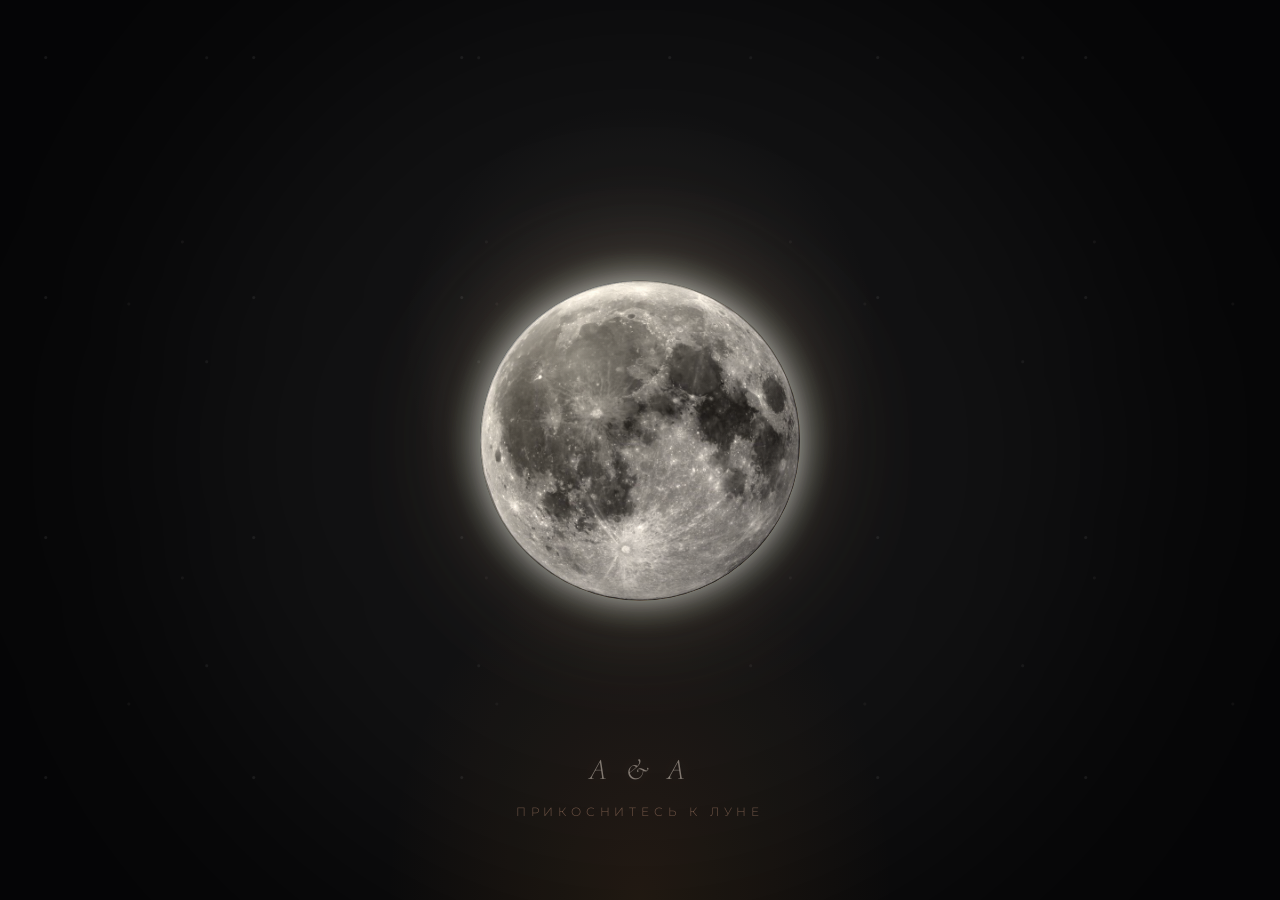
==== commit 877ca963: "Add design selection page" ====
--- a/darker.html
+++ b/darker.html
@@ -9,7 +9,7 @@
     <title>Свадебное Приглашение - Тёплый тёмный вариант</title>
     <script type="module" crossorigin src="./assets/index-Bhe3oX65.js"></script>
     <link rel="stylesheet" crossorigin href="./assets/index-Bv10ZbQF.css">
-    <link rel="stylesheet" href="./assets/refined/refined.css?v=4cfba5b">
+    <link rel="stylesheet" href="./assets/refined/refined.css?v=58c2e74">
     <link rel="stylesheet" href="./assets/refined/darker.css">
   </head>
   <body>
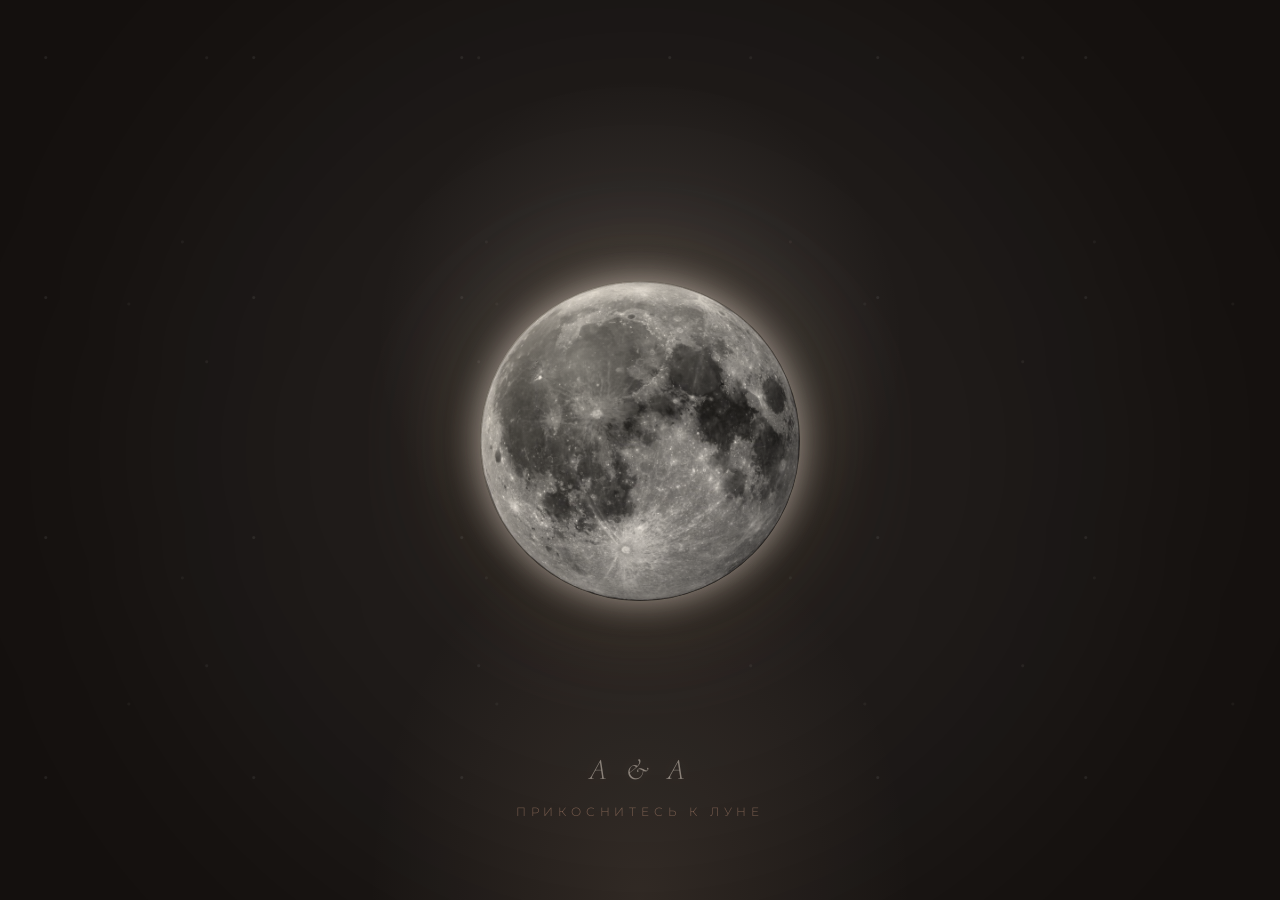
==== commit d0114e0b: "Update second design to moonlight luxury palette" ====
--- a/darker.html
+++ b/darker.html
@@ -10,7 +10,7 @@
     <script type="module" crossorigin src="./assets/index-Bhe3oX65.js"></script>
     <link rel="stylesheet" crossorigin href="./assets/index-Bv10ZbQF.css">
     <link rel="stylesheet" href="./assets/refined/refined.css?v=58c2e74">
-    <link rel="stylesheet" href="./assets/refined/darker.css">
+    <link rel="stylesheet" href="./assets/refined/darker.css?v=luxury-1">
   </head>
   <body>
     <div id="root"></div>
--- a/assets/refined/darker.css
+++ b/assets/refined/darker.css
@@ -1,132 +1,172 @@
 html {
-  background: #dfc9ae;
+  background: #14100e;
 }
 
 body {
-  color: #241710 !important;
+  color: #f3e5d8 !important;
   background:
-    radial-gradient(ellipse 42% 100% at 0% 50%, rgba(39, 21, 10, 0.24) 0%, transparent 100%),
-    radial-gradient(ellipse 42% 100% at 100% 50%, rgba(39, 21, 10, 0.24) 0%, transparent 100%),
-    linear-gradient(180deg, #ead9c1 0%, #dfc8ac 54%, #ecd9bd 100%) !important;
+    radial-gradient(ellipse 80% 54% at 50% 0%, rgba(243, 229, 216, 0.11), transparent 68%),
+    radial-gradient(ellipse 54% 34% at 18% 26%, rgba(201, 169, 142, 0.12), transparent 72%),
+    radial-gradient(ellipse 48% 36% at 86% 78%, rgba(167, 133, 109, 0.12), transparent 72%),
+    linear-gradient(180deg, #14100e 0%, #1c1512 48%, #14100e 100%) !important;
   background-attachment: fixed !important;
 }
 
 #root .relative.w-full.flex.flex-col.items-center {
   background:
-    radial-gradient(ellipse 78% 22% at 50% 0%, rgba(116, 72, 32, 0.22), transparent 70%),
-    radial-gradient(ellipse 74% 24% at 50% 100%, rgba(87, 50, 24, 0.18), transparent 72%),
-    linear-gradient(180deg, #ead9c1 0%, #dfc8ac 44%, #e9d3b7 100%) !important;
+    radial-gradient(ellipse 70% 22% at 50% 0%, rgba(243, 229, 216, 0.1), transparent 72%),
+    radial-gradient(ellipse 50% 18% at 50% 100%, rgba(201, 169, 142, 0.08), transparent 74%),
+    linear-gradient(180deg, #14100e 0%, #201813 42%, #15100e 100%) !important;
 }
 
 #root .relative.w-full.flex.flex-col.items-center::before {
   background:
     repeating-linear-gradient(90deg,
-      transparent 0px, transparent 9px,
-      rgba(86, 50, 22, 0.038) 9px, rgba(86, 50, 22, 0.038) 10px),
+      transparent 0px, transparent 11px,
+      rgba(243, 229, 216, 0.018) 11px, rgba(243, 229, 216, 0.018) 12px),
     repeating-linear-gradient(90deg,
-      transparent 0px, transparent 13px,
-      rgba(255, 239, 207, 0.028) 13px, rgba(255, 239, 207, 0.028) 14px) !important;
-  opacity: 0.82 !important;
+      transparent 0px, transparent 17px,
+      rgba(201, 169, 142, 0.014) 17px, rgba(201, 169, 142, 0.014) 18px) !important;
+  opacity: 0.62 !important;
 }
 
 #root .relative.w-full.flex.flex-col.items-center::after {
-  opacity: 0.58 !important;
-  filter: sepia(0.22) saturate(0.86) contrast(1.06);
-  mix-blend-mode: multiply;
+  opacity: 0.2 !important;
+  filter: sepia(0.55) saturate(0.54) brightness(0.68) contrast(1.02);
+  mix-blend-mode: screen;
 }
 
 #root .relative.w-full.flex.flex-col.items-center > section:nth-of-type(1) {
   background:
-    radial-gradient(ellipse 5px 9px at 10% 93%, rgba(172, 102, 42, 0.24) 0%, transparent 100%),
-    radial-gradient(ellipse 5px 9px at 18% 93%, rgba(157, 86, 36, 0.22) 0%, transparent 100%),
-    radial-gradient(ellipse 5px 9px at 26% 93%, rgba(172, 102, 42, 0.24) 0%, transparent 100%),
-    radial-gradient(ellipse 5px 9px at 34% 93%, rgba(157, 86, 36, 0.22) 0%, transparent 100%),
-    radial-gradient(ellipse 5px 9px at 42% 93%, rgba(172, 102, 42, 0.24) 0%, transparent 100%),
-    radial-gradient(ellipse 5px 9px at 50% 93%, rgba(157, 86, 36, 0.22) 0%, transparent 100%),
-    radial-gradient(ellipse 5px 9px at 58% 93%, rgba(172, 102, 42, 0.24) 0%, transparent 100%),
-    radial-gradient(ellipse 5px 9px at 66% 93%, rgba(157, 86, 36, 0.22) 0%, transparent 100%),
-    radial-gradient(ellipse 5px 9px at 74% 93%, rgba(172, 102, 42, 0.24) 0%, transparent 100%),
-    radial-gradient(ellipse 5px 9px at 82% 93%, rgba(157, 86, 36, 0.22) 0%, transparent 100%),
-    radial-gradient(ellipse 5px 9px at 90% 93%, rgba(172, 102, 42, 0.24) 0%, transparent 100%),
-    radial-gradient(ellipse 26% 20% at 50% 100%, rgba(88, 53, 29, 0.18) 0%, transparent 100%),
-    radial-gradient(ellipse 22% 35% at 8% 85%, rgba(88, 51, 26, 0.16) 0%, transparent 100%),
-    radial-gradient(ellipse 22% 35% at 92% 85%, rgba(88, 51, 26, 0.16) 0%, transparent 100%) !important;
+    radial-gradient(ellipse 38% 45% at 50% 45%, rgba(243, 229, 216, 0.13), transparent 72%),
+    radial-gradient(circle at 50% 28%, rgba(226, 205, 187, 0.11), transparent 22rem),
+    radial-gradient(ellipse 70% 28% at 50% 100%, rgba(201, 169, 142, 0.09), transparent 74%),
+    linear-gradient(180deg, #14100e 0%, #211914 56%, #15100e 100%) !important;
+}
+
+#root .fixed.inset-0.z-50 {
+  background:
+    radial-gradient(circle at 50% 38%, rgba(243, 229, 216, 0.14), transparent 31%),
+    radial-gradient(ellipse at 50% 100%, rgba(201, 169, 142, 0.12) 0%, transparent 30%),
+    #14100e !important;
+}
+
+#root .fixed.inset-0.z-50 .relative.group > .relative {
+  filter: sepia(0.24) saturate(0.62) brightness(1.05) contrast(0.96);
+  box-shadow:
+    0 0 32px rgba(243, 229, 216, 0.52),
+    0 0 116px rgba(201, 169, 142, 0.24),
+    inset -22px -24px 46px rgba(0, 0, 0, 0.34),
+    inset 10px 10px 26px rgba(243, 229, 216, 0.26) !important;
 }
 
 #root h1,
 #root h2,
 #root h3,
 #root .font-serif {
-  color: #2b1b12 !important;
+  color: #f3e5d8 !important;
+}
+
+#root .relative.w-full.flex.flex-col.items-center > section:nth-of-type(1) h1 {
+  color: #f3e5d8 !important;
+  text-shadow:
+    0 1px 0 rgba(255, 255, 255, 0.12),
+    0 14px 36px rgba(0, 0, 0, 0.48),
+    0 0 42px rgba(243, 229, 216, 0.16) !important;
+}
+
+#root p,
+#root label,
+#root span,
+#root button {
+  color: rgba(243, 229, 216, 0.74) !important;
+  border-color: rgba(226, 205, 187, 0.2) !important;
 }
 
 #root .text-brand-gold,
-#root .focus\:border-brand-gold:focus,
+#root .font-serif.italic,
 #root .hover\:text-brand-gold:hover {
-  color: #765023 !important;
+  color: #c9a98e !important;
 }
 
 #root .bg-brand-gold,
 #root form button[type="submit"] {
-  background-color: #765023 !important;
+  color: #14100e !important;
+  background-color: #c9a98e !important;
+  box-shadow:
+    0 14px 34px rgba(0, 0, 0, 0.28),
+    0 0 26px rgba(243, 229, 216, 0.12) !important;
 }
 
 #root .border-brand-gold,
-#root .focus\:border-brand-gold:focus {
-  border-color: #765023 !important;
+#root .focus\:border-brand-gold:focus,
+#root .hover\:border-brand-gold:hover,
+#root .hover\:border-brand-gold\/60:hover {
+  border-color: #c9a98e !important;
+}
+
+#root .bg-\[\#a07840\],
+#root .hover\:bg-\[\#a07840\]:hover {
+  background-color: #a7856d !important;
+}
+
+#root .relative.w-full.flex.flex-col.items-center > section:nth-of-type(3) > div > div:first-child,
+#root form,
+#root .border-y,
+#root .border-t,
+#root .border-b {
+  border-color: rgba(226, 205, 187, 0.18) !important;
 }
 
 #root .relative.w-full.flex.flex-col.items-center > section:nth-of-type(3) > div > div:first-child {
-  border-color: rgba(94, 58, 26, 0.28) !important;
-  background: rgba(255, 242, 220, 0.74) !important;
+  background:
+    linear-gradient(180deg, rgba(243, 229, 216, 0.08), rgba(58, 43, 36, 0.2)) !important;
   box-shadow:
-    0 14px 42px rgba(58, 34, 17, 0.13),
-    0 0 0 1px rgba(94, 58, 26, 0.10),
-    inset 0 1px 0 rgba(255, 248, 226, 0.58) !important;
-}
-
-#root input,
-#root label,
-#root p,
-#root span,
-#root button {
-  border-color: rgba(39, 24, 15, 0.24) !important;
-}
-
-#root p,
-#root label,
-#root span {
-  color: rgba(38, 24, 15, 0.72) !important;
+    0 18px 52px rgba(0, 0, 0, 0.28),
+    0 0 0 1px rgba(226, 205, 187, 0.08),
+    inset 0 1px 0 rgba(243, 229, 216, 0.12) !important;
 }
 
 #root form input {
-  color: #241710 !important;
-  border-color: rgba(39, 24, 15, 0.28) !important;
+  color: #f3e5d8 !important;
+  border-color: rgba(226, 205, 187, 0.26) !important;
 }
 
 #root form input::placeholder {
-  color: rgba(39, 24, 15, 0.36) !important;
+  color: rgba(226, 205, 187, 0.38) !important;
 }
 
 #root .relative.w-full.flex.flex-col.items-center > section:nth-of-type(4)::before {
-  opacity: 0.16 !important;
-  mix-blend-mode: multiply;
+  opacity: 0.08 !important;
+  filter: sepia(0.5) saturate(0.5) brightness(0.62);
+  mix-blend-mode: screen;
 }
 
 #root .relative.w-full.flex.flex-col.items-center > section:nth-of-type(4) p {
-  color: rgba(38, 24, 15, 0.78) !important;
+  color: rgba(243, 229, 216, 0.76) !important;
 }
 
 #root .relative.w-full.flex.flex-col.items-center > section:nth-of-type(4) p.italic {
-  color: #765023 !important;
+  color: #c9a98e !important;
+}
+
+#root footer {
+  color: rgba(226, 205, 187, 0.56) !important;
 }
 
 ::-webkit-scrollbar-thumb {
-  background-color: rgba(118, 80, 35, 0.38) !important;
+  background-color: rgba(201, 169, 142, 0.38) !important;
 }
 
 @media (max-width: 767px) {
   #root .relative.w-full.flex.flex-col.items-center::after {
-    opacity: 0.5 !important;
+    opacity: 0.14 !important;
+  }
+
+  #root .relative.w-full.flex.flex-col.items-center > section:nth-of-type(1) {
+    background:
+      radial-gradient(ellipse 66% 42% at 50% 38%, rgba(243, 229, 216, 0.12), transparent 72%),
+      radial-gradient(ellipse 84% 18% at 50% 100%, rgba(201, 169, 142, 0.1), transparent 74%),
+      linear-gradient(180deg, #14100e 0%, #211914 55%, #15100e 100%) !important;
   }
 }
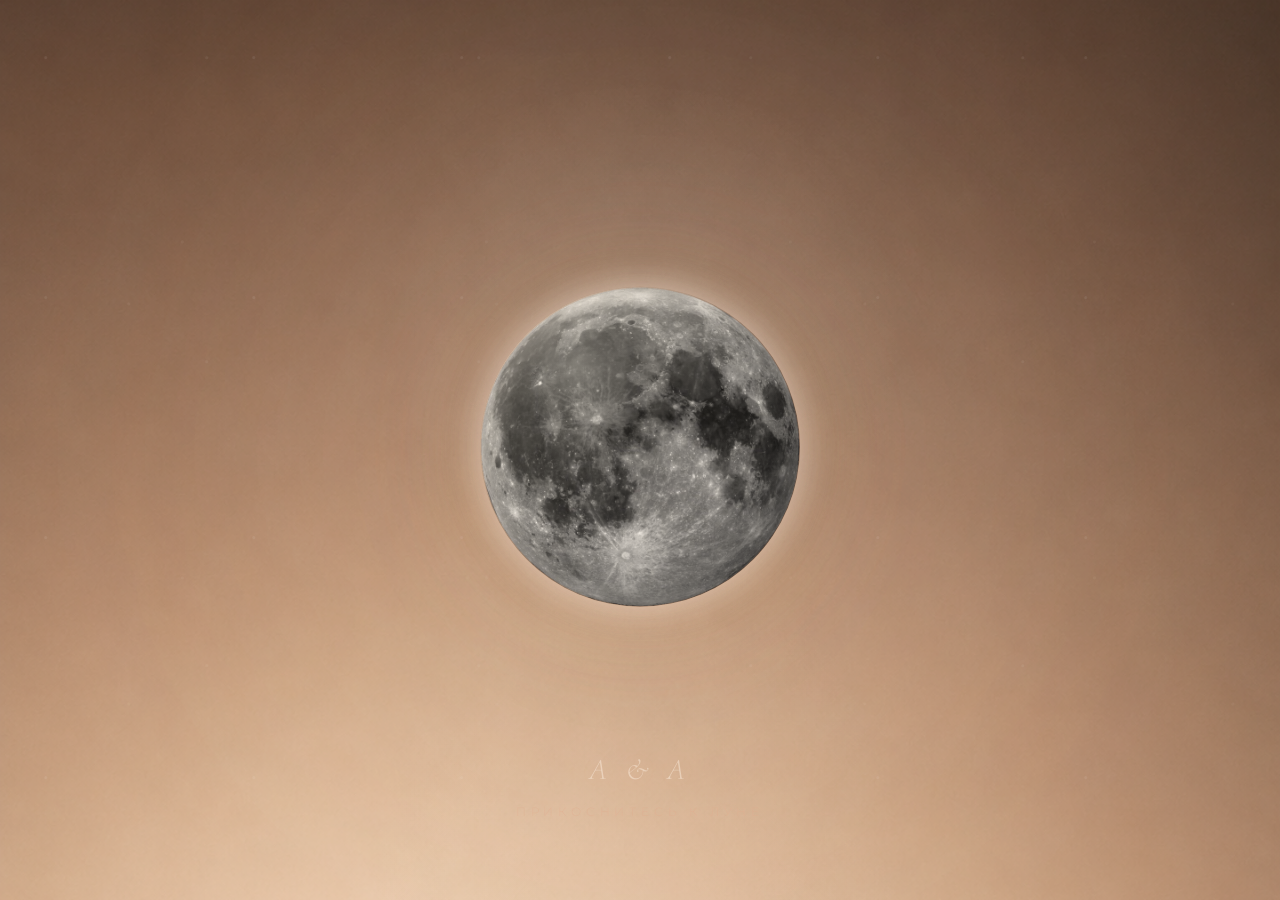
==== commit 4fce1c11: "Use full background image for second design" ====
--- a/darker.html
+++ b/darker.html
@@ -10,7 +10,7 @@
     <script type="module" crossorigin src="./assets/index-Bhe3oX65.js"></script>
     <link rel="stylesheet" crossorigin href="./assets/index-Bv10ZbQF.css">
     <link rel="stylesheet" href="./assets/refined/refined.css?v=58c2e74">
-    <link rel="stylesheet" href="./assets/refined/darker.css?v=luxury-1">
+    <link rel="stylesheet" href="./assets/refined/darker.css?v=fullbg-1">
   </head>
   <body>
     <div id="root"></div>
--- a/assets/refined/darker.css
+++ b/assets/refined/darker.css
@@ -1,53 +1,47 @@
-html {
-  background: #14100e;
+html,
+body {
+  background: #14100e url("moonlight-full-bg.png") center center / cover fixed no-repeat !important;
 }
 
 body {
   color: #f3e5d8 !important;
-  background:
-    radial-gradient(ellipse 80% 54% at 50% 0%, rgba(243, 229, 216, 0.11), transparent 68%),
-    radial-gradient(ellipse 54% 34% at 18% 26%, rgba(201, 169, 142, 0.12), transparent 72%),
-    radial-gradient(ellipse 48% 36% at 86% 78%, rgba(167, 133, 109, 0.12), transparent 72%),
-    linear-gradient(180deg, #14100e 0%, #1c1512 48%, #14100e 100%) !important;
-  background-attachment: fixed !important;
 }
 
-#root .relative.w-full.flex.flex-col.items-center {
+body::before {
+  content: "";
+  position: fixed;
+  inset: 0;
+  z-index: -1;
+  pointer-events: none;
   background:
-    radial-gradient(ellipse 70% 22% at 50% 0%, rgba(243, 229, 216, 0.1), transparent 72%),
-    radial-gradient(ellipse 50% 18% at 50% 100%, rgba(201, 169, 142, 0.08), transparent 74%),
-    linear-gradient(180deg, #14100e 0%, #201813 42%, #15100e 100%) !important;
+    radial-gradient(ellipse 70% 42% at 50% 74%, rgba(243, 229, 216, 0.12), transparent 72%),
+    linear-gradient(180deg, rgba(20, 16, 14, 0.2) 0%, rgba(20, 16, 14, 0.04) 48%, rgba(20, 16, 14, 0.22) 100%);
 }
 
-#root .relative.w-full.flex.flex-col.items-center::before {
-  background:
-    repeating-linear-gradient(90deg,
-      transparent 0px, transparent 11px,
-      rgba(243, 229, 216, 0.018) 11px, rgba(243, 229, 216, 0.018) 12px),
-    repeating-linear-gradient(90deg,
-      transparent 0px, transparent 17px,
-      rgba(201, 169, 142, 0.014) 17px, rgba(201, 169, 142, 0.014) 18px) !important;
-  opacity: 0.62 !important;
+#root .relative.w-full.flex.flex-col.items-center,
+#root .relative.w-full.flex.flex-col.items-center > section,
+#root .relative.w-full.flex.flex-col.items-center > section:nth-of-type(1),
+#root .relative.w-full.flex.flex-col.items-center > section:nth-of-type(2),
+#root .relative.w-full.flex.flex-col.items-center > section:nth-of-type(3),
+#root .relative.w-full.flex.flex-col.items-center > section:nth-of-type(4),
+#root footer {
+  background: transparent !important;
+  box-shadow: none !important;
 }
 
-#root .relative.w-full.flex.flex-col.items-center::after {
-  opacity: 0.2 !important;
-  filter: sepia(0.55) saturate(0.54) brightness(0.68) contrast(1.02);
-  mix-blend-mode: screen;
-}
-
-#root .relative.w-full.flex.flex-col.items-center > section:nth-of-type(1) {
-  background:
-    radial-gradient(ellipse 38% 45% at 50% 45%, rgba(243, 229, 216, 0.13), transparent 72%),
-    radial-gradient(circle at 50% 28%, rgba(226, 205, 187, 0.11), transparent 22rem),
-    radial-gradient(ellipse 70% 28% at 50% 100%, rgba(201, 169, 142, 0.09), transparent 74%),
-    linear-gradient(180deg, #14100e 0%, #211914 56%, #15100e 100%) !important;
+#root .relative.w-full.flex.flex-col.items-center::before,
+#root .relative.w-full.flex.flex-col.items-center::after,
+#root .relative.w-full.flex.flex-col.items-center > section::before,
+#root .relative.w-full.flex.flex-col.items-center > section::after,
+#root .pointer-events-none.fixed.inset-0.z-20 {
+  display: none !important;
 }
 
 #root .fixed.inset-0.z-50 {
   background:
     radial-gradient(circle at 50% 38%, rgba(243, 229, 216, 0.14), transparent 31%),
-    radial-gradient(ellipse at 50% 100%, rgba(201, 169, 142, 0.12) 0%, transparent 30%),
+    radial-gradient(ellipse at 50% 100%, rgba(201, 169, 142, 0.1) 0%, transparent 30%),
+    url("moonlight-full-bg.png") center center / cover no-repeat,
     #14100e !important;
 }
 
@@ -79,8 +73,8 @@
 #root label,
 #root span,
 #root button {
-  color: rgba(243, 229, 216, 0.74) !important;
-  border-color: rgba(226, 205, 187, 0.2) !important;
+  color: rgba(243, 229, 216, 0.76) !important;
+  border-color: rgba(226, 205, 187, 0.22) !important;
 }
 
 #root .text-brand-gold,
@@ -110,19 +104,19 @@
   background-color: #a7856d !important;
 }
 
-#root .relative.w-full.flex.flex-col.items-center > section:nth-of-type(3) > div > div:first-child,
-#root form,
 #root .border-y,
 #root .border-t,
-#root .border-b {
+#root .border-b,
+#root form {
   border-color: rgba(226, 205, 187, 0.18) !important;
 }
 
 #root .relative.w-full.flex.flex-col.items-center > section:nth-of-type(3) > div > div:first-child {
+  border-color: rgba(226, 205, 187, 0.18) !important;
   background:
-    linear-gradient(180deg, rgba(243, 229, 216, 0.08), rgba(58, 43, 36, 0.2)) !important;
+    linear-gradient(180deg, rgba(243, 229, 216, 0.08), rgba(58, 43, 36, 0.18)) !important;
   box-shadow:
-    0 18px 52px rgba(0, 0, 0, 0.28),
+    0 18px 52px rgba(0, 0, 0, 0.26),
     0 0 0 1px rgba(226, 205, 187, 0.08),
     inset 0 1px 0 rgba(243, 229, 216, 0.12) !important;
 }
@@ -136,20 +130,6 @@
   color: rgba(226, 205, 187, 0.38) !important;
 }
 
-#root .relative.w-full.flex.flex-col.items-center > section:nth-of-type(4)::before {
-  opacity: 0.08 !important;
-  filter: sepia(0.5) saturate(0.5) brightness(0.62);
-  mix-blend-mode: screen;
-}
-
-#root .relative.w-full.flex.flex-col.items-center > section:nth-of-type(4) p {
-  color: rgba(243, 229, 216, 0.76) !important;
-}
-
-#root .relative.w-full.flex.flex-col.items-center > section:nth-of-type(4) p.italic {
-  color: #c9a98e !important;
-}
-
 #root footer {
   color: rgba(226, 205, 187, 0.56) !important;
 }
@@ -159,14 +139,9 @@
 }
 
 @media (max-width: 767px) {
-  #root .relative.w-full.flex.flex-col.items-center::after {
-    opacity: 0.14 !important;
-  }
-
-  #root .relative.w-full.flex.flex-col.items-center > section:nth-of-type(1) {
-    background:
-      radial-gradient(ellipse 66% 42% at 50% 38%, rgba(243, 229, 216, 0.12), transparent 72%),
-      radial-gradient(ellipse 84% 18% at 50% 100%, rgba(201, 169, 142, 0.1), transparent 74%),
-      linear-gradient(180deg, #14100e 0%, #211914 55%, #15100e 100%) !important;
+  html,
+  body {
+    background-position: center center !important;
+    background-size: cover !important;
   }
 }
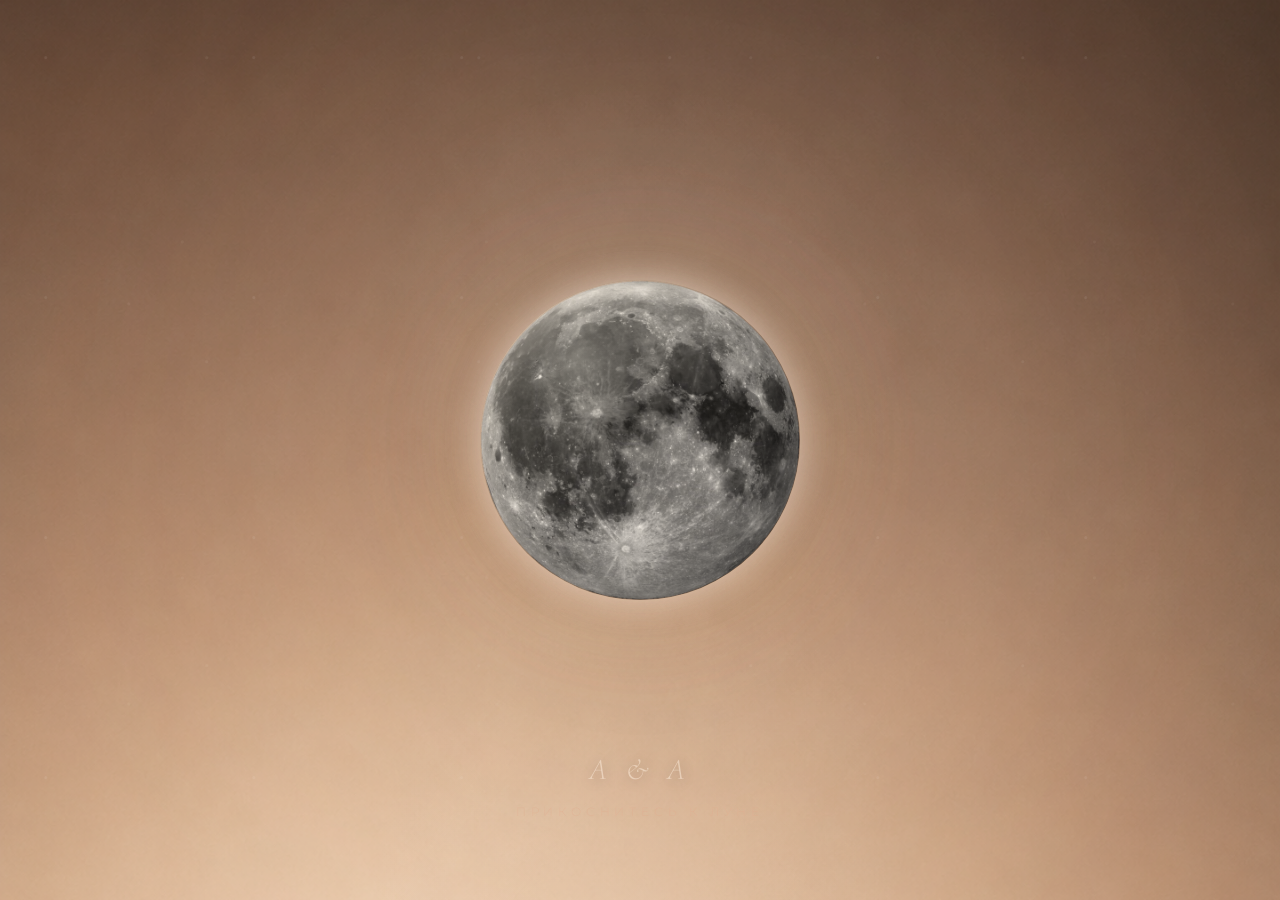
==== commit 0ed23a6d: "Improve readability on second design" ====
--- a/darker.html
+++ b/darker.html
@@ -10,7 +10,7 @@
     <script type="module" crossorigin src="./assets/index-Bhe3oX65.js"></script>
     <link rel="stylesheet" crossorigin href="./assets/index-Bv10ZbQF.css">
     <link rel="stylesheet" href="./assets/refined/refined.css?v=58c2e74">
-    <link rel="stylesheet" href="./assets/refined/darker.css?v=fullbg-1">
+    <link rel="stylesheet" href="./assets/refined/darker.css?v=readable-1">
   </head>
   <body>
     <div id="root"></div>
--- a/assets/refined/darker.css
+++ b/assets/refined/darker.css
@@ -11,11 +11,16 @@
   content: "";
   position: fixed;
   inset: 0;
-  z-index: -1;
+  z-index: 0;
   pointer-events: none;
   background:
-    radial-gradient(ellipse 70% 42% at 50% 74%, rgba(243, 229, 216, 0.12), transparent 72%),
-    linear-gradient(180deg, rgba(20, 16, 14, 0.2) 0%, rgba(20, 16, 14, 0.04) 48%, rgba(20, 16, 14, 0.22) 100%);
+    radial-gradient(ellipse 46% 42% at 50% 46%, rgba(20, 16, 14, 0.2), transparent 70%),
+    linear-gradient(180deg, rgba(20, 16, 14, 0.72) 0%, rgba(20, 16, 14, 0.46) 42%, rgba(20, 16, 14, 0.34) 72%, rgba(20, 16, 14, 0.62) 100%);
+}
+
+#root {
+  position: relative;
+  z-index: 1;
 }
 
 #root .relative.w-full.flex.flex-col.items-center,
@@ -59,6 +64,9 @@
 #root h3,
 #root .font-serif {
   color: #f3e5d8 !important;
+  text-shadow:
+    0 2px 14px rgba(0, 0, 0, 0.62),
+    0 0 26px rgba(243, 229, 216, 0.1) !important;
 }
 
 #root .relative.w-full.flex.flex-col.items-center > section:nth-of-type(1) h1 {
@@ -73,14 +81,15 @@
 #root label,
 #root span,
 #root button {
-  color: rgba(243, 229, 216, 0.76) !important;
+  color: rgba(243, 229, 216, 0.9) !important;
   border-color: rgba(226, 205, 187, 0.22) !important;
+  text-shadow: 0 1px 10px rgba(0, 0, 0, 0.52);
 }
 
 #root .text-brand-gold,
 #root .font-serif.italic,
 #root .hover\:text-brand-gold:hover {
-  color: #c9a98e !important;
+  color: #e2cdbb !important;
 }
 
 #root .bg-brand-gold,
@@ -114,7 +123,7 @@
 #root .relative.w-full.flex.flex-col.items-center > section:nth-of-type(3) > div > div:first-child {
   border-color: rgba(226, 205, 187, 0.18) !important;
   background:
-    linear-gradient(180deg, rgba(243, 229, 216, 0.08), rgba(58, 43, 36, 0.18)) !important;
+    linear-gradient(180deg, rgba(20, 16, 14, 0.58), rgba(58, 43, 36, 0.42)) !important;
   box-shadow:
     0 18px 52px rgba(0, 0, 0, 0.26),
     0 0 0 1px rgba(226, 205, 187, 0.08),
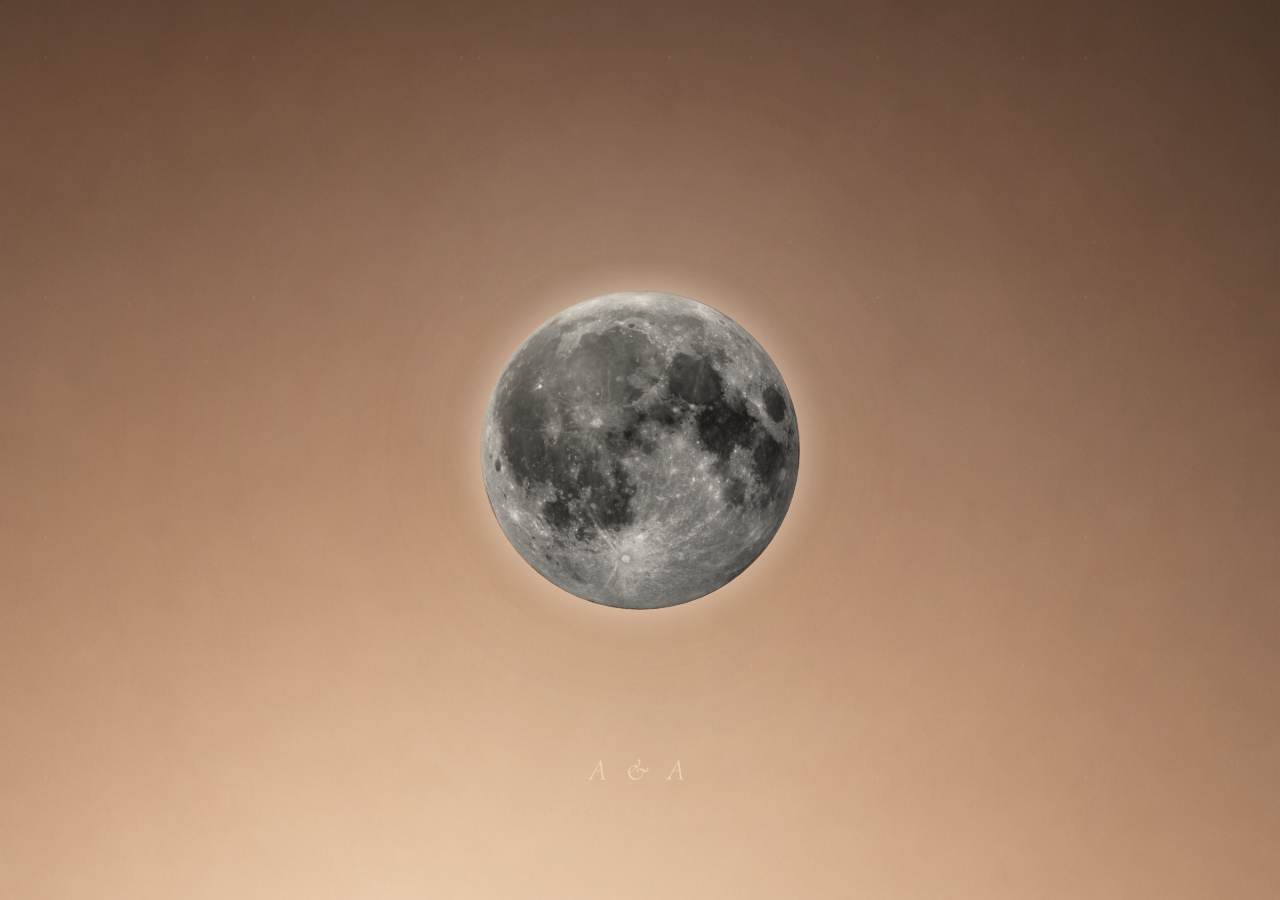
==== commit bb9a2cf6: "Use dark text on second design background" ====
--- a/darker.html
+++ b/darker.html
@@ -10,7 +10,7 @@
     <script type="module" crossorigin src="./assets/index-Bhe3oX65.js"></script>
     <link rel="stylesheet" crossorigin href="./assets/index-Bv10ZbQF.css">
     <link rel="stylesheet" href="./assets/refined/refined.css?v=58c2e74">
-    <link rel="stylesheet" href="./assets/refined/darker.css?v=readable-1">
+    <link rel="stylesheet" href="./assets/refined/darker.css?v=text-contrast-1">
   </head>
   <body>
     <div id="root"></div>
--- a/assets/refined/darker.css
+++ b/assets/refined/darker.css
@@ -8,14 +8,7 @@
 }
 
 body::before {
-  content: "";
-  position: fixed;
-  inset: 0;
-  z-index: 0;
-  pointer-events: none;
-  background:
-    radial-gradient(ellipse 46% 42% at 50% 46%, rgba(20, 16, 14, 0.2), transparent 70%),
-    linear-gradient(180deg, rgba(20, 16, 14, 0.72) 0%, rgba(20, 16, 14, 0.46) 42%, rgba(20, 16, 14, 0.34) 72%, rgba(20, 16, 14, 0.62) 100%);
+  display: none;
 }
 
 #root {
@@ -63,33 +56,32 @@
 #root h2,
 #root h3,
 #root .font-serif {
-  color: #f3e5d8 !important;
+  color: #3a2b24 !important;
   text-shadow:
-    0 2px 14px rgba(0, 0, 0, 0.62),
-    0 0 26px rgba(243, 229, 216, 0.1) !important;
+    0 1px 0 rgba(243, 229, 216, 0.7),
+    0 8px 24px rgba(20, 16, 14, 0.2) !important;
 }
 
 #root .relative.w-full.flex.flex-col.items-center > section:nth-of-type(1) h1 {
-  color: #f3e5d8 !important;
+  color: #3a2b24 !important;
   text-shadow:
-    0 1px 0 rgba(255, 255, 255, 0.12),
-    0 14px 36px rgba(0, 0, 0, 0.48),
-    0 0 42px rgba(243, 229, 216, 0.16) !important;
+    0 1px 0 rgba(243, 229, 216, 0.72),
+    0 12px 34px rgba(20, 16, 14, 0.22) !important;
 }
 
 #root p,
 #root label,
 #root span,
 #root button {
-  color: rgba(243, 229, 216, 0.9) !important;
+  color: rgba(58, 43, 36, 0.86) !important;
   border-color: rgba(226, 205, 187, 0.22) !important;
-  text-shadow: 0 1px 10px rgba(0, 0, 0, 0.52);
+  text-shadow: 0 1px 0 rgba(243, 229, 216, 0.62);
 }
 
 #root .text-brand-gold,
 #root .font-serif.italic,
 #root .hover\:text-brand-gold:hover {
-  color: #e2cdbb !important;
+  color: #6f5647 !important;
 }
 
 #root .bg-brand-gold,
@@ -123,7 +115,7 @@
 #root .relative.w-full.flex.flex-col.items-center > section:nth-of-type(3) > div > div:first-child {
   border-color: rgba(226, 205, 187, 0.18) !important;
   background:
-    linear-gradient(180deg, rgba(20, 16, 14, 0.58), rgba(58, 43, 36, 0.42)) !important;
+    linear-gradient(180deg, rgba(243, 229, 216, 0.26), rgba(226, 205, 187, 0.14)) !important;
   box-shadow:
     0 18px 52px rgba(0, 0, 0, 0.26),
     0 0 0 1px rgba(226, 205, 187, 0.08),
@@ -131,16 +123,16 @@
 }
 
 #root form input {
-  color: #f3e5d8 !important;
+  color: #3a2b24 !important;
   border-color: rgba(226, 205, 187, 0.26) !important;
 }
 
 #root form input::placeholder {
-  color: rgba(226, 205, 187, 0.38) !important;
+  color: rgba(58, 43, 36, 0.42) !important;
 }
 
 #root footer {
-  color: rgba(226, 205, 187, 0.56) !important;
+  color: rgba(58, 43, 36, 0.62) !important;
 }
 
 ::-webkit-scrollbar-thumb {
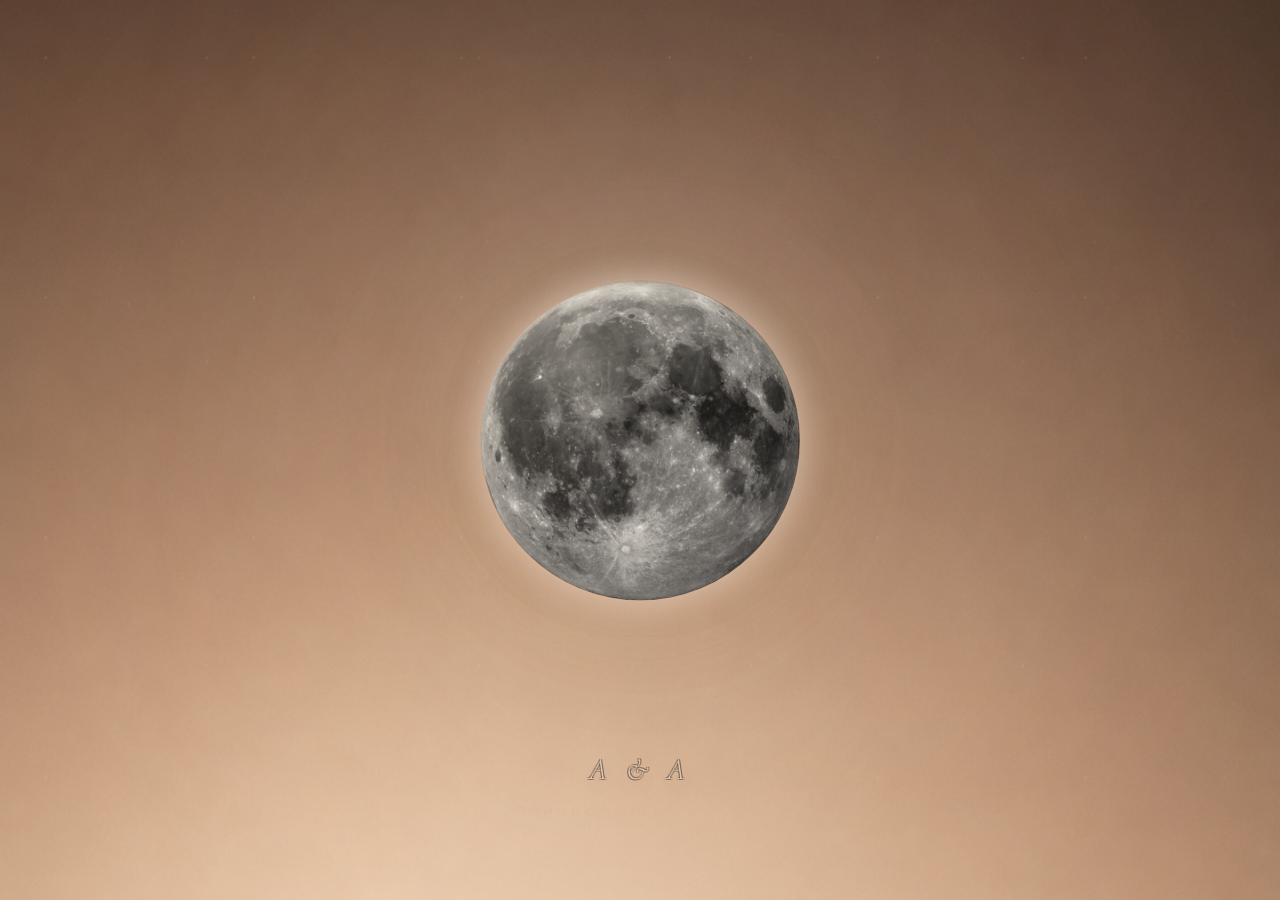
==== commit e04e3b98: "Use white outlined text on second design" ====
--- a/darker.html
+++ b/darker.html
@@ -10,7 +10,7 @@
     <script type="module" crossorigin src="./assets/index-Bhe3oX65.js"></script>
     <link rel="stylesheet" crossorigin href="./assets/index-Bv10ZbQF.css">
     <link rel="stylesheet" href="./assets/refined/refined.css?v=58c2e74">
-    <link rel="stylesheet" href="./assets/refined/darker.css?v=text-contrast-1">
+    <link rel="stylesheet" href="./assets/refined/darker.css?v=white-outline-1">
   </head>
   <body>
     <div id="root"></div>
--- a/assets/refined/darker.css
+++ b/assets/refined/darker.css
@@ -56,32 +56,42 @@
 #root h2,
 #root h3,
 #root .font-serif {
-  color: #3a2b24 !important;
+  color: #f8efe6 !important;
   text-shadow:
-    0 1px 0 rgba(243, 229, 216, 0.7),
-    0 8px 24px rgba(20, 16, 14, 0.2) !important;
+    -1px -1px 0 rgba(20, 16, 14, 0.74),
+    1px -1px 0 rgba(20, 16, 14, 0.74),
+    -1px 1px 0 rgba(20, 16, 14, 0.74),
+    1px 1px 0 rgba(20, 16, 14, 0.74),
+    0 8px 22px rgba(20, 16, 14, 0.28) !important;
 }
 
 #root .relative.w-full.flex.flex-col.items-center > section:nth-of-type(1) h1 {
-  color: #3a2b24 !important;
+  color: #f8efe6 !important;
   text-shadow:
-    0 1px 0 rgba(243, 229, 216, 0.72),
-    0 12px 34px rgba(20, 16, 14, 0.22) !important;
+    -1px -1px 0 rgba(20, 16, 14, 0.78),
+    1px -1px 0 rgba(20, 16, 14, 0.78),
+    -1px 1px 0 rgba(20, 16, 14, 0.78),
+    1px 1px 0 rgba(20, 16, 14, 0.78),
+    0 14px 32px rgba(20, 16, 14, 0.3) !important;
 }
 
 #root p,
 #root label,
 #root span,
 #root button {
-  color: rgba(58, 43, 36, 0.86) !important;
+  color: rgba(248, 239, 230, 0.92) !important;
   border-color: rgba(226, 205, 187, 0.22) !important;
-  text-shadow: 0 1px 0 rgba(243, 229, 216, 0.62);
+  text-shadow:
+    -1px -1px 0 rgba(20, 16, 14, 0.58),
+    1px -1px 0 rgba(20, 16, 14, 0.58),
+    -1px 1px 0 rgba(20, 16, 14, 0.58),
+    1px 1px 0 rgba(20, 16, 14, 0.58);
 }
 
 #root .text-brand-gold,
 #root .font-serif.italic,
 #root .hover\:text-brand-gold:hover {
-  color: #6f5647 !important;
+  color: #f3e5d8 !important;
 }
 
 #root .bg-brand-gold,
@@ -123,16 +133,22 @@
 }
 
 #root form input {
-  color: #3a2b24 !important;
+  color: #f8efe6 !important;
   border-color: rgba(226, 205, 187, 0.26) !important;
+  text-shadow:
+    -1px -1px 0 rgba(20, 16, 14, 0.46),
+    1px 1px 0 rgba(20, 16, 14, 0.46);
 }
 
 #root form input::placeholder {
-  color: rgba(58, 43, 36, 0.42) !important;
+  color: rgba(248, 239, 230, 0.72) !important;
 }
 
 #root footer {
-  color: rgba(58, 43, 36, 0.62) !important;
+  color: rgba(248, 239, 230, 0.82) !important;
+  text-shadow:
+    -1px -1px 0 rgba(20, 16, 14, 0.5),
+    1px 1px 0 rgba(20, 16, 14, 0.5);
 }
 
 ::-webkit-scrollbar-thumb {
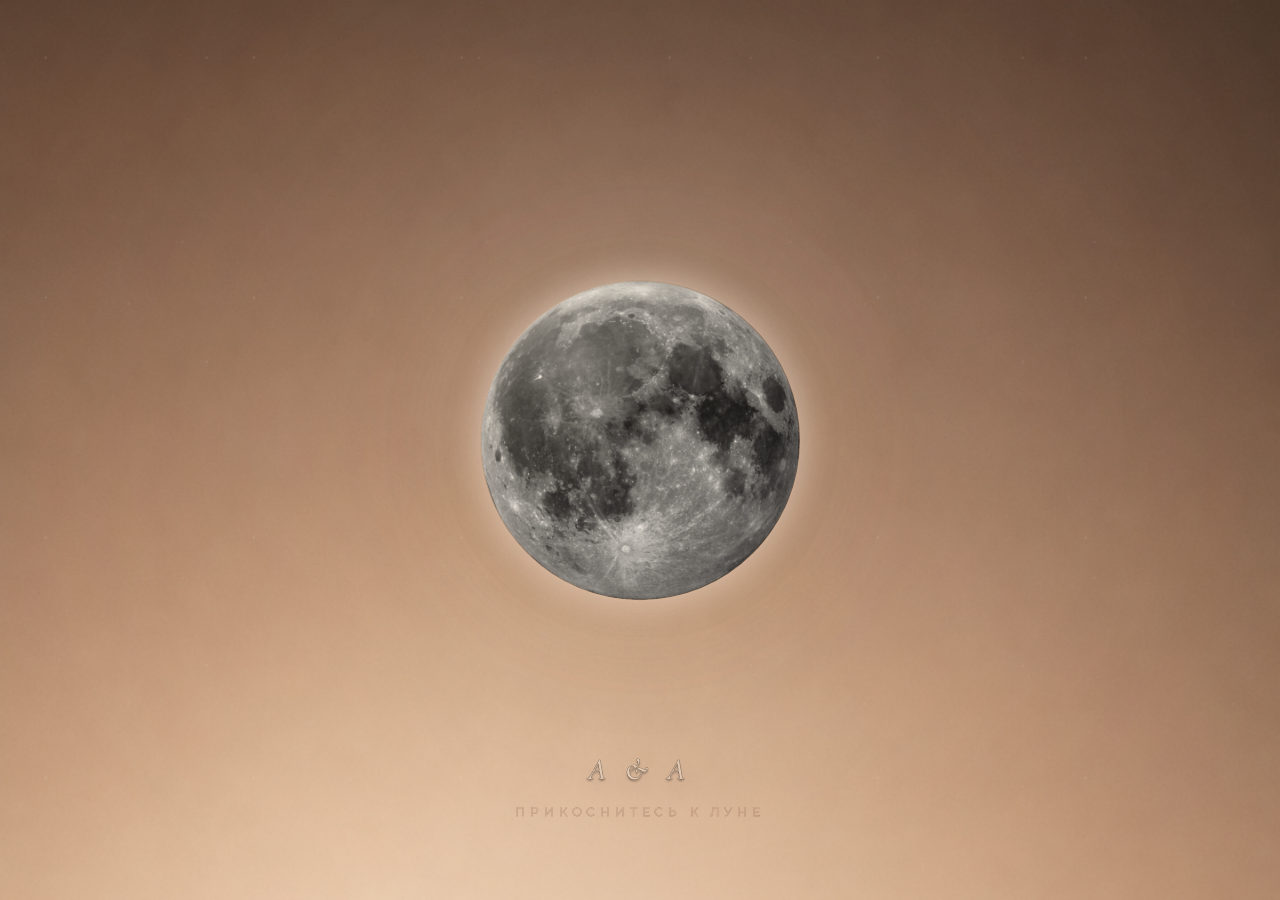
==== commit 7bc5d9b3: "Strengthen outlined text on second design" ====
--- a/darker.html
+++ b/darker.html
@@ -10,7 +10,7 @@
     <script type="module" crossorigin src="./assets/index-Bhe3oX65.js"></script>
     <link rel="stylesheet" crossorigin href="./assets/index-Bv10ZbQF.css">
     <link rel="stylesheet" href="./assets/refined/refined.css?v=58c2e74">
-    <link rel="stylesheet" href="./assets/refined/darker.css?v=white-outline-1">
+    <link rel="stylesheet" href="./assets/refined/darker.css?v=stroke-1">
   </head>
   <body>
     <div id="root"></div>
--- a/assets/refined/darker.css
+++ b/assets/refined/darker.css
@@ -56,36 +56,35 @@
 #root h2,
 #root h3,
 #root .font-serif {
-  color: #f8efe6 !important;
+  color: #fffaf4 !important;
+  -webkit-text-stroke: 0.8px rgba(20, 16, 14, 0.92);
+  font-weight: 500 !important;
+  paint-order: stroke fill;
   text-shadow:
-    -1px -1px 0 rgba(20, 16, 14, 0.74),
-    1px -1px 0 rgba(20, 16, 14, 0.74),
-    -1px 1px 0 rgba(20, 16, 14, 0.74),
-    1px 1px 0 rgba(20, 16, 14, 0.74),
-    0 8px 22px rgba(20, 16, 14, 0.28) !important;
+    0 2px 2px rgba(20, 16, 14, 0.82),
+    0 8px 22px rgba(20, 16, 14, 0.36) !important;
 }
 
 #root .relative.w-full.flex.flex-col.items-center > section:nth-of-type(1) h1 {
-  color: #f8efe6 !important;
+  color: #fffaf4 !important;
+  -webkit-text-stroke: 1px rgba(20, 16, 14, 0.95);
   text-shadow:
-    -1px -1px 0 rgba(20, 16, 14, 0.78),
-    1px -1px 0 rgba(20, 16, 14, 0.78),
-    -1px 1px 0 rgba(20, 16, 14, 0.78),
-    1px 1px 0 rgba(20, 16, 14, 0.78),
-    0 14px 32px rgba(20, 16, 14, 0.3) !important;
+    0 2px 3px rgba(20, 16, 14, 0.86),
+    0 14px 32px rgba(20, 16, 14, 0.38) !important;
 }
 
 #root p,
 #root label,
 #root span,
 #root button {
-  color: rgba(248, 239, 230, 0.92) !important;
+  color: #fffaf4 !important;
+  -webkit-text-stroke: 0.35px rgba(20, 16, 14, 0.86);
+  font-weight: 400 !important;
+  paint-order: stroke fill;
   border-color: rgba(226, 205, 187, 0.22) !important;
   text-shadow:
-    -1px -1px 0 rgba(20, 16, 14, 0.58),
-    1px -1px 0 rgba(20, 16, 14, 0.58),
-    -1px 1px 0 rgba(20, 16, 14, 0.58),
-    1px 1px 0 rgba(20, 16, 14, 0.58);
+    0 1px 2px rgba(20, 16, 14, 0.82),
+    0 4px 12px rgba(20, 16, 14, 0.28);
 }
 
 #root .text-brand-gold,
@@ -133,22 +132,23 @@
 }
 
 #root form input {
-  color: #f8efe6 !important;
+  color: #fffaf4 !important;
+  -webkit-text-stroke: 0.25px rgba(20, 16, 14, 0.82);
   border-color: rgba(226, 205, 187, 0.26) !important;
   text-shadow:
-    -1px -1px 0 rgba(20, 16, 14, 0.46),
-    1px 1px 0 rgba(20, 16, 14, 0.46);
+    0 1px 2px rgba(20, 16, 14, 0.78);
 }
 
 #root form input::placeholder {
-  color: rgba(248, 239, 230, 0.72) !important;
+  color: rgba(255, 250, 244, 0.86) !important;
 }
 
 #root footer {
-  color: rgba(248, 239, 230, 0.82) !important;
+  color: rgba(255, 250, 244, 0.9) !important;
+  -webkit-text-stroke: 0.25px rgba(20, 16, 14, 0.8);
+  paint-order: stroke fill;
   text-shadow:
-    -1px -1px 0 rgba(20, 16, 14, 0.5),
-    1px 1px 0 rgba(20, 16, 14, 0.5);
+    0 1px 2px rgba(20, 16, 14, 0.72);
 }
 
 ::-webkit-scrollbar-thumb {
